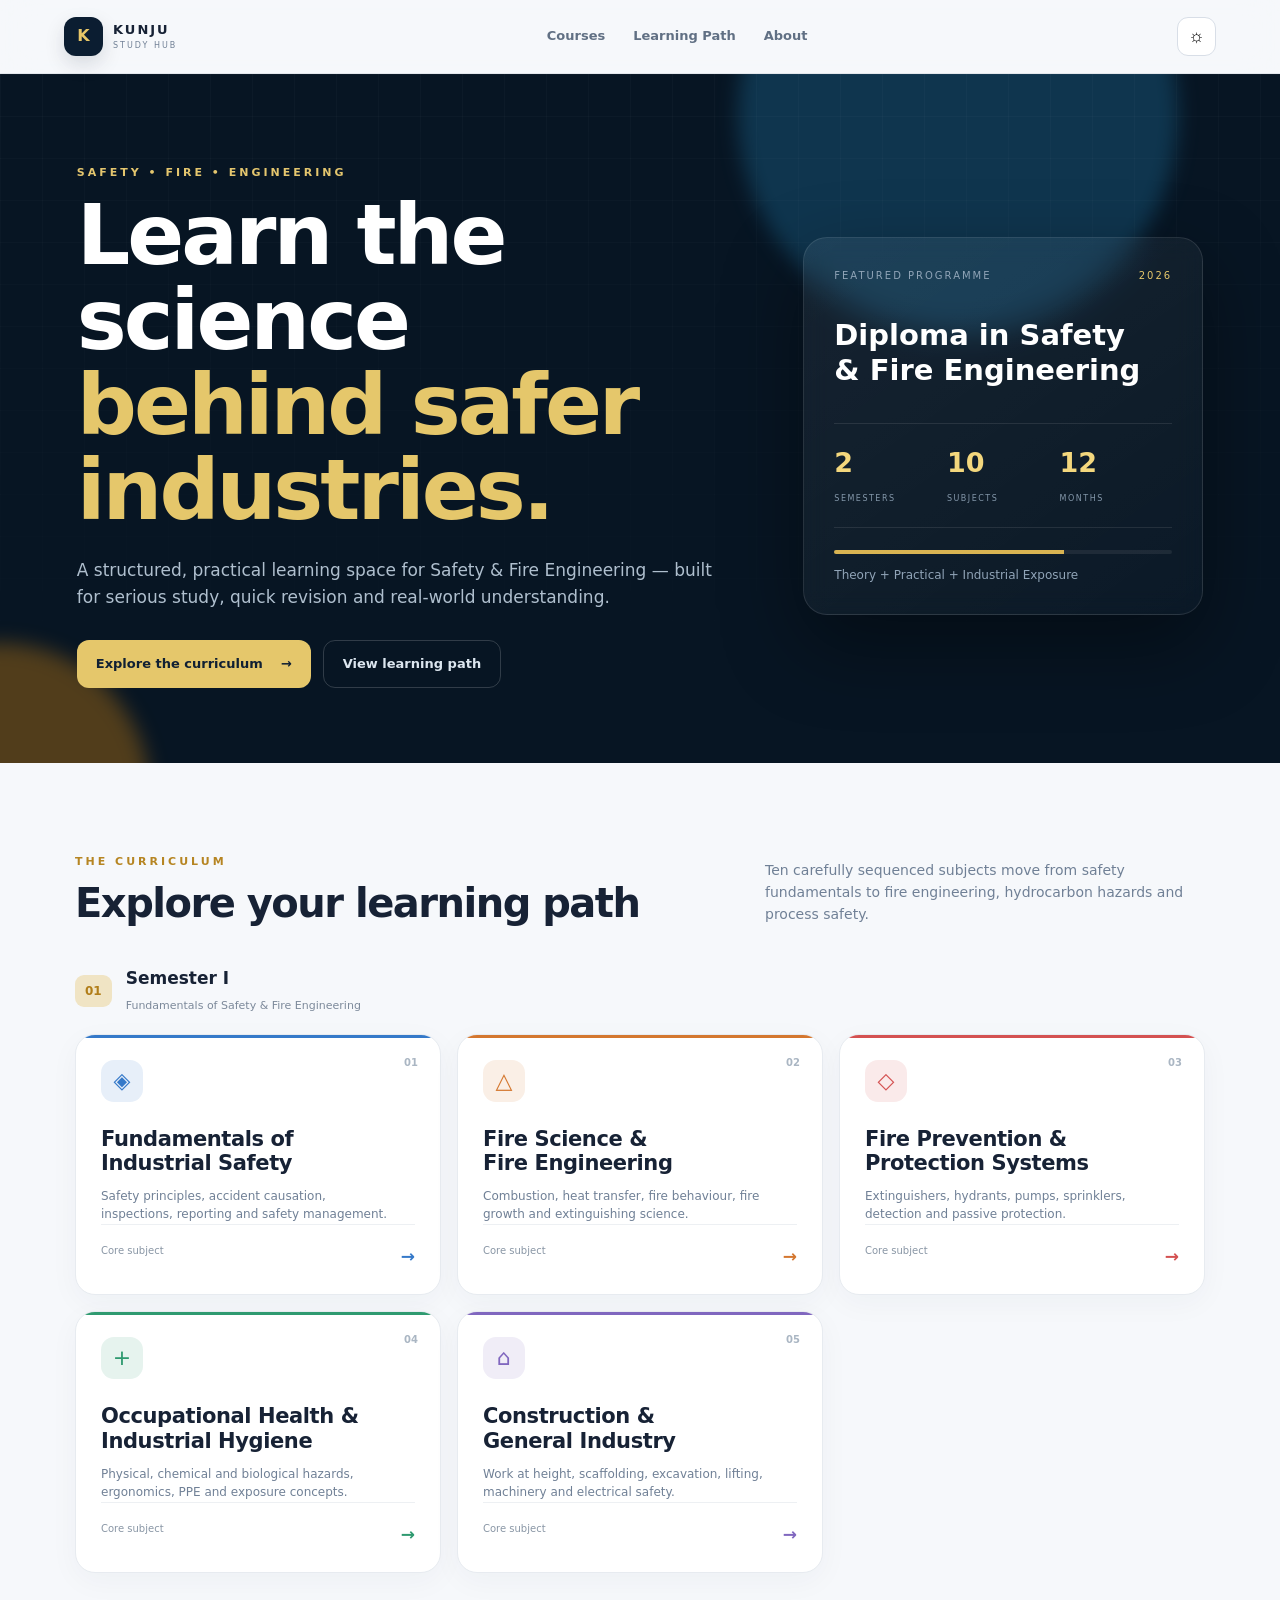
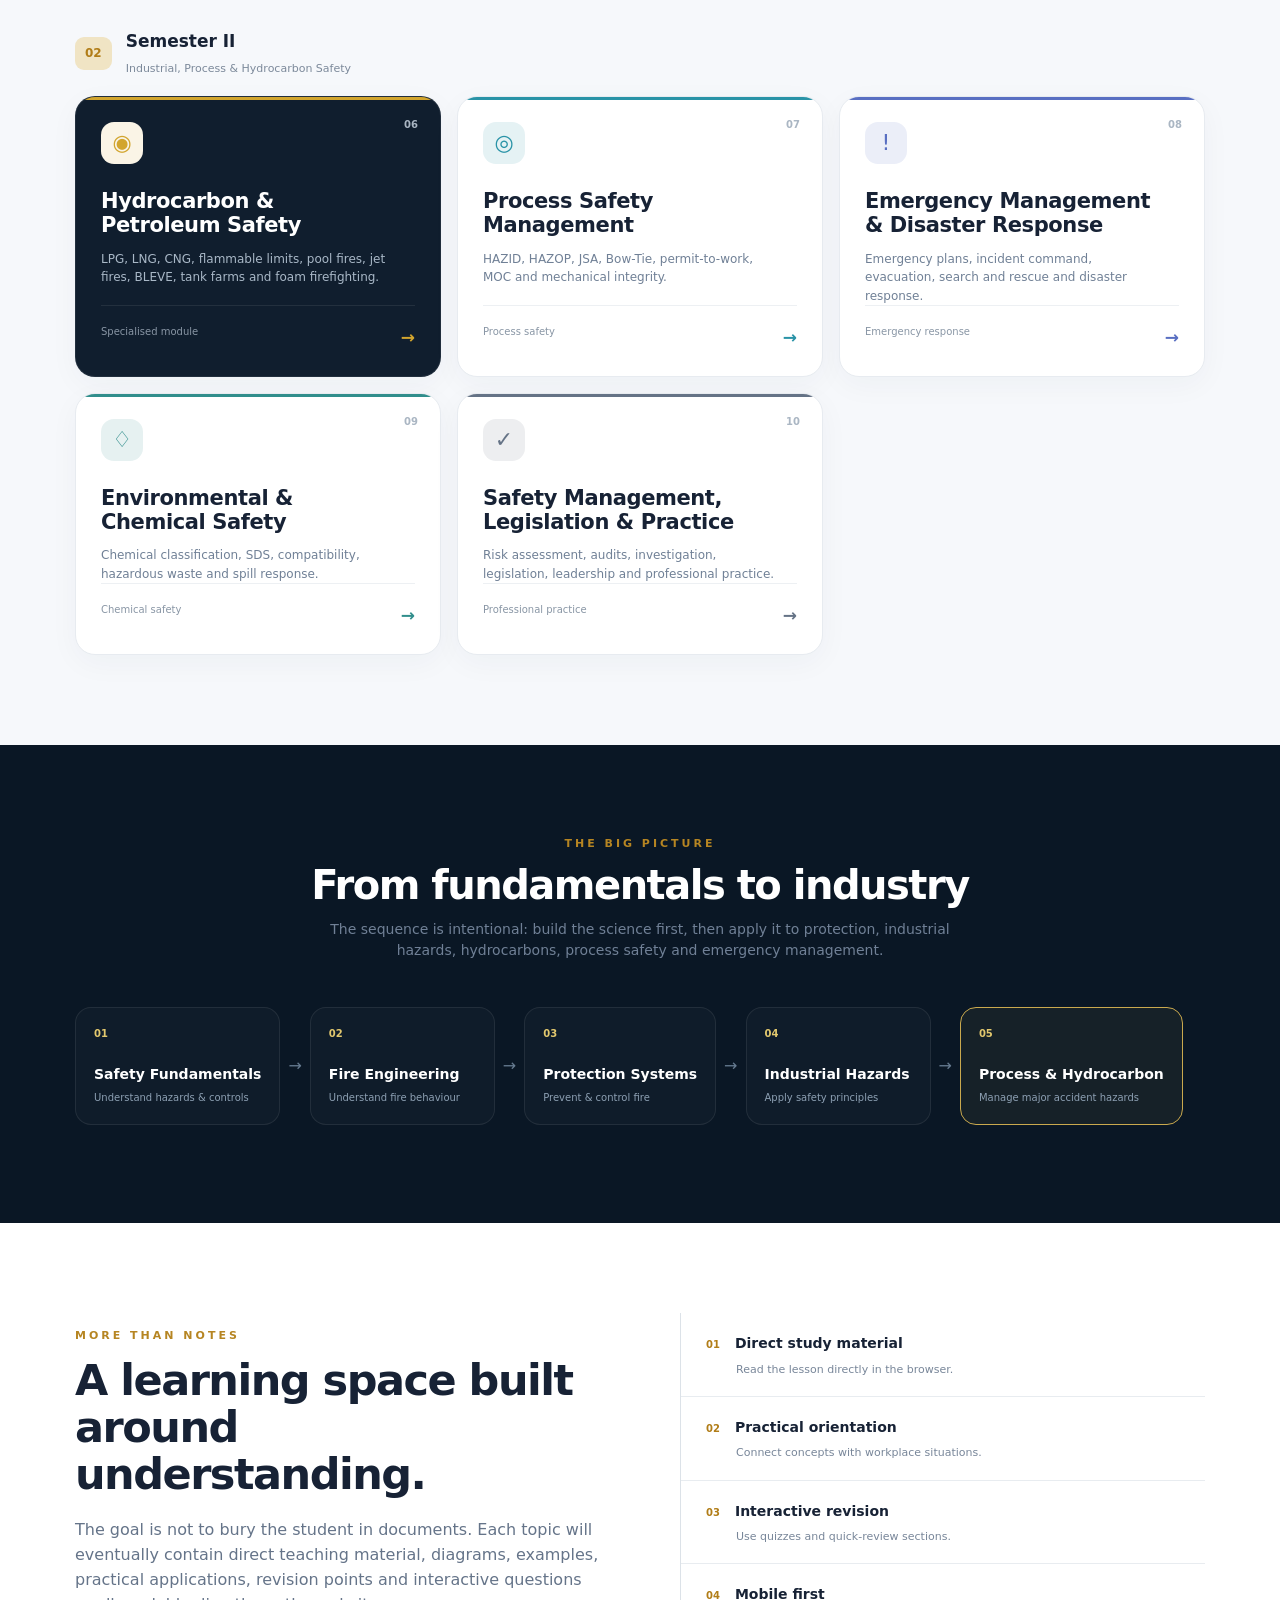
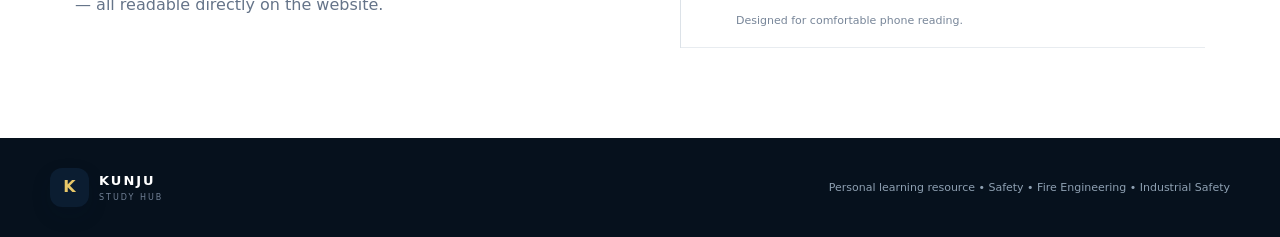
==== index.html @ 7cc63212 "Add files via upload" ====
<!DOCTYPE html>
<html lang="en">
<head>
<meta charset="UTF-8">
<meta name="viewport" content="width=device-width, initial-scale=1.0">
<meta name="theme-color" content="#08111f">
<title>Kunju Study Hub | Safety • Fire • Engineering</title>
<link rel="stylesheet" href="style.css">
</head>
<body>
<header class="topbar">
  <a class="brand" href="index.html">
    <span class="brand-mark">K</span>
    <span><b>KUNJU</b><small>STUDY HUB</small></span>
  </a>
  <nav>
    <a href="#courses">Courses</a>
    <a href="#path">Learning Path</a>
    <a href="#about">About</a>
  </nav>
  <button class="theme-btn" id="themeBtn" aria-label="Toggle theme">☼</button>
</header>

<main>
<section class="hero">
  <div class="hero-glow glow-one"></div>
  <div class="hero-glow glow-two"></div>
  <div class="hero-content">
    <p class="eyebrow">SAFETY • FIRE • ENGINEERING</p>
    <h1>Learn the science<br><span>behind safer industries.</span></h1>
    <p class="hero-text">A structured, practical learning space for Safety & Fire Engineering — built for serious study, quick revision and real-world understanding.</p>
    <div class="hero-actions">
      <a class="primary-btn" href="#courses">Explore the curriculum <span>→</span></a>
      <a class="ghost-btn" href="#path">View learning path</a>
    </div>
  </div>
  <div class="hero-card">
    <div class="hero-card-top"><span>FEATURED PROGRAMME</span><i>2026</i></div>
    <h2>Diploma in Safety<br>& Fire Engineering</h2>
    <div class="stats">
      <div><strong>2</strong><small>SEMESTERS</small></div>
      <div><strong>10</strong><small>SUBJECTS</small></div>
      <div><strong>12</strong><small>MONTHS</small></div>
    </div>
    <div class="progress-line"><span></span></div>
    <p>Theory + Practical + Industrial Exposure</p>
  </div>
</section>

<section class="section" id="courses">
  <div class="section-heading">
    <div><p class="eyebrow">THE CURRICULUM</p><h2>Explore your learning path</h2></div>
    <p>Ten carefully sequenced subjects move from safety fundamentals to fire engineering, hydrocarbon hazards and process safety.</p>
  </div>

  <div class="semester-label"><span>01</span><div><b>Semester I</b><small>Fundamentals of Safety & Fire Engineering</small></div></div>
  <div class="course-grid">
    <a class="course-card accent-blue" href="courses/fundamentals-industrial-safety.html">
      <span class="number">01</span><span class="course-icon">◈</span>
      <h3>Fundamentals of<br>Industrial Safety</h3>
      <p>Safety principles, accident causation, inspections, reporting and safety management.</p>
      <div class="card-bottom"><span>Core subject</span><b>→</b></div>
    </a>
    <a class="course-card accent-orange" href="courses/fire-science.html">
      <span class="number">02</span><span class="course-icon">△</span>
      <h3>Fire Science &<br>Fire Engineering</h3>
      <p>Combustion, heat transfer, fire behaviour, fire growth and extinguishing science.</p>
      <div class="card-bottom"><span>Core subject</span><b>→</b></div>
    </a>
    <a class="course-card accent-red" href="courses/fire-protection.html">
      <span class="number">03</span><span class="course-icon">◇</span>
      <h3>Fire Prevention &<br>Protection Systems</h3>
      <p>Extinguishers, hydrants, pumps, sprinklers, detection and passive protection.</p>
      <div class="card-bottom"><span>Core subject</span><b>→</b></div>
    </a>
    <a class="course-card accent-green" href="courses/occupational-health.html">
      <span class="number">04</span><span class="course-icon">+</span>
      <h3>Occupational Health &<br>Industrial Hygiene</h3>
      <p>Physical, chemical and biological hazards, ergonomics, PPE and exposure concepts.</p>
      <div class="card-bottom"><span>Core subject</span><b>→</b></div>
    </a>
    <a class="course-card accent-purple" href="courses/construction-safety.html">
      <span class="number">05</span><span class="course-icon">⌂</span>
      <h3>Construction &<br>General Industry</h3>
      <p>Work at height, scaffolding, excavation, lifting, machinery and electrical safety.</p>
      <div class="card-bottom"><span>Core subject</span><b>→</b></div>
    </a>
  </div>

  <div class="semester-label second"><span>02</span><div><b>Semester II</b><small>Industrial, Process & Hydrocarbon Safety</small></div></div>
  <div class="course-grid">
    <a class="course-card featured accent-gold" href="courses/hydrocarbon-safety.html">
      <span class="number">06</span><span class="course-icon">◉</span>
      <h3>Hydrocarbon &<br>Petroleum Safety</h3>
      <p>LPG, LNG, CNG, flammable limits, pool fires, jet fires, BLEVE, tank farms and foam firefighting.</p>
      <div class="card-bottom"><span>Specialised module</span><b>→</b></div>
    </a>
    <a class="course-card accent-cyan" href="courses/process-safety.html">
      <span class="number">07</span><span class="course-icon">◎</span>
      <h3>Process Safety<br>Management</h3>
      <p>HAZID, HAZOP, JSA, Bow-Tie, permit-to-work, MOC and mechanical integrity.</p>
      <div class="card-bottom"><span>Process safety</span><b>→</b></div>
    </a>
    <a class="course-card accent-indigo" href="courses/emergency-management.html">
      <span class="number">08</span><span class="course-icon">!</span>
      <h3>Emergency Management<br>& Disaster Response</h3>
      <p>Emergency plans, incident command, evacuation, search and rescue and disaster response.</p>
      <div class="card-bottom"><span>Emergency response</span><b>→</b></div>
    </a>
    <a class="course-card accent-teal" href="courses/environmental-chemical-safety.html">
      <span class="number">09</span><span class="course-icon">♢</span>
      <h3>Environmental &<br>Chemical Safety</h3>
      <p>Chemical classification, SDS, compatibility, hazardous waste and spill response.</p>
      <div class="card-bottom"><span>Chemical safety</span><b>→</b></div>
    </a>
    <a class="course-card accent-slate" href="courses/safety-management.html">
      <span class="number">10</span><span class="course-icon">✓</span>
      <h3>Safety Management,<br>Legislation & Practice</h3>
      <p>Risk assessment, audits, investigation, legislation, leadership and professional practice.</p>
      <div class="card-bottom"><span>Professional practice</span><b>→</b></div>
    </a>
  </div>
</section>

<section class="path-section" id="path">
  <div class="section narrow">
    <div class="section-heading centered">
      <div><p class="eyebrow">THE BIG PICTURE</p><h2>From fundamentals to industry</h2></div>
      <p>The sequence is intentional: build the science first, then apply it to protection, industrial hazards, hydrocarbons, process safety and emergency management.</p>
    </div>
    <div class="path">
      <div class="path-item"><span>01</span><b>Safety Fundamentals</b><small>Understand hazards & controls</small></div>
      <i>→</i>
      <div class="path-item"><span>02</span><b>Fire Engineering</b><small>Understand fire behaviour</small></div>
      <i>→</i>
      <div class="path-item"><span>03</span><b>Protection Systems</b><small>Prevent & control fire</small></div>
      <i>→</i>
      <div class="path-item"><span>04</span><b>Industrial Hazards</b><small>Apply safety principles</small></div>
      <i>→</i>
      <div class="path-item highlight"><span>05</span><b>Process & Hydrocarbon</b><small>Manage major accident hazards</small></div>
    </div>
  </div>
</section>

<section class="feature-section" id="about">
  <div class="section">
    <div class="feature-grid">
      <div>
        <p class="eyebrow">MORE THAN NOTES</p>
        <h2>A learning space built around understanding.</h2>
        <p class="feature-text">The goal is not to bury the student in documents. Each topic will eventually contain direct teaching material, diagrams, examples, practical applications, revision points and interactive questions — all readable directly on the website.</p>
      </div>
      <div class="feature-list">
        <div><span>01</span><b>Direct study material</b><p>Read the lesson directly in the browser.</p></div>
        <div><span>02</span><b>Practical orientation</b><p>Connect concepts with workplace situations.</p></div>
        <div><span>03</span><b>Interactive revision</b><p>Use quizzes and quick-review sections.</p></div>
        <div><span>04</span><b>Mobile first</b><p>Designed for comfortable phone reading.</p></div>
      </div>
    </div>
  </div>
</section>
</main>

<footer>
  <div class="footer-inner">
    <div class="brand"><span class="brand-mark">K</span><span><b>KUNJU</b><small>STUDY HUB</small></span></div>
    <p>Personal learning resource • Safety • Fire Engineering • Industrial Safety</p>
  </div>
</footer>
<script src="app.js"></script>
</body>
</html>
---- style.css ----
*{box-sizing:border-box}html{scroll-behavior:smooth}body{margin:0;font-family:Inter,ui-sans-serif,system-ui,-apple-system,BlinkMacSystemFont,"Segoe UI",sans-serif;color:#172235;background:#f6f8fb;line-height:1.55}body.dark{background:#07101c;color:#e8eef6}a{text-decoration:none;color:inherit}.topbar{height:74px;padding:0 clamp(18px,5vw,70px);display:flex;align-items:center;justify-content:space-between;position:sticky;top:0;z-index:20;background:rgba(246,248,251,.82);backdrop-filter:blur(18px);border-bottom:1px solid rgba(20,40,65,.08)}body.dark .topbar{background:rgba(7,16,28,.82);border-color:rgba(255,255,255,.08)}.brand{display:flex;align-items:center;gap:10px}.brand-mark{width:39px;height:39px;border-radius:12px;display:grid;place-items:center;background:#0b1d31;color:#e8c768;font-weight:800;box-shadow:0 8px 20px #07182e22}.brand b{display:block;letter-spacing:2px;font-size:13px}.brand small{display:block;letter-spacing:2px;font-size:8px;color:#718096}.topbar nav{display:flex;gap:28px;font-size:13px;font-weight:600;color:#617084}.topbar nav a:hover{color:#b07d18}.theme-btn{border:1px solid #d8dee7;background:white;border-radius:11px;width:39px;height:39px;font-size:18px;cursor:pointer}.hero{min-height:680px;padding:90px clamp(20px,6vw,90px) 75px;position:relative;overflow:hidden;background:#071523;color:white;display:grid;grid-template-columns:minmax(0,1.25fr) minmax(300px,.75fr);gap:60px;align-items:center}.hero:after{content:"";position:absolute;inset:0;background-image:linear-gradient(rgba(255,255,255,.025) 1px,transparent 1px),linear-gradient(90deg,rgba(255,255,255,.025) 1px,transparent 1px);background-size:42px 42px;mask-image:linear-gradient(to bottom,black,transparent)}.hero-content,.hero-card{position:relative;z-index:2}.hero-glow{position:absolute;border-radius:50%;filter:blur(10px);opacity:.5}.glow-one{width:440px;height:440px;background:#17567a;right:8%;top:-180px}.glow-two{width:300px;height:300px;background:#9a6514;left:-150px;bottom:-180px}.eyebrow{margin:0 0 12px;color:#b68522;font-size:11px;font-weight:800;letter-spacing:3px}.hero .eyebrow{color:#e4c66e}.hero h1{font-size:clamp(44px,6.7vw,84px);line-height:1.01;letter-spacing:-3px;margin:0 0 25px;font-weight:800}.hero h1 span{color:#e5c76b}.hero-text{max-width:650px;color:#afbfce;font-size:17px}.hero-actions{display:flex;gap:12px;flex-wrap:wrap;margin-top:30px}.primary-btn,.ghost-btn{padding:13px 19px;border-radius:12px;font-weight:750;font-size:13px;display:inline-flex;gap:18px;align-items:center}.primary-btn{background:#e5c76b;color:#102033}.ghost-btn{border:1px solid #ffffff2b;color:#dce6ef}.primary-btn:hover,.ghost-btn:hover{transform:translateY(-2px)}.hero-card{padding:30px;border:1px solid #ffffff1b;border-radius:24px;background:linear-gradient(145deg,#ffffff10,#ffffff05);box-shadow:0 30px 80px #0006;backdrop-filter:blur(12px)}.hero-card-top{display:flex;justify-content:space-between;color:#91a5b8;font-size:10px;letter-spacing:2px}.hero-card-top i{font-style:normal;color:#e5c76b}.hero-card h2{font-size:29px;line-height:1.2;margin:35px 0}.stats{display:grid;grid-template-columns:repeat(3,1fr);border-top:1px solid #ffffff18;border-bottom:1px solid #ffffff18;padding:18px 0}.stats strong{display:block;font-size:27px;color:#f3d77d}.stats small{font-size:8px;letter-spacing:1.5px;color:#8498aa}.progress-line{height:4px;background:#ffffff12;border-radius:10px;margin-top:22px;overflow:hidden}.progress-line span{display:block;width:68%;height:100%;background:#d9b452}.hero-card>p{font-size:12px;color:#91a5b8;margin-bottom:0}.section{max-width:1180px;margin:auto;padding:90px 25px}.section.narrow{max-width:1180px}.section-heading{display:flex;justify-content:space-between;gap:40px;align-items:end;margin-bottom:40px}.section-heading h2{font-size:40px;line-height:1.08;letter-spacing:-1.5px;margin:0}.section-heading>p{max-width:440px;color:#708096;margin:0;font-size:14px}.centered{text-align:center;display:block;max-width:700px;margin:0 auto 45px}.centered>p{max-width:620px;margin:12px auto}.semester-label{display:flex;align-items:center;gap:14px;margin:25px 0 17px}.semester-label>span{font-size:12px;font-weight:800;color:#b17d18;background:#f0e4c4;padding:7px 10px;border-radius:9px}.semester-label b{display:block;font-size:17px}.semester-label small{color:#7c899a;font-size:11px}.semester-label.second{margin-top:55px}.course-grid{display:grid;grid-template-columns:repeat(3,1fr);gap:16px}.course-card{min-height:250px;padding:25px;border-radius:20px;background:#fff;border:1px solid #e7ebf0;position:relative;overflow:hidden;transition:.25s;display:flex;flex-direction:column;box-shadow:0 8px 30px #1c38520a}.course-card:hover{transform:translateY(-5px);box-shadow:0 18px 45px #1c385218;border-color:#d6dde7}.course-card:before{content:"";position:absolute;top:0;left:0;width:100%;height:3px;background:var(--accent)}.course-card.featured{background:#101e2e;color:#fff;border-color:#ffffff12}.course-card.featured p{color:#a9b8c7}.course-card.featured .card-bottom{border-color:#ffffff14}.number{position:absolute;right:22px;top:20px;color:#aab6c3;font-size:10px;font-weight:800}.course-icon{width:42px;height:42px;border-radius:13px;background:color-mix(in srgb,var(--accent) 12%,white);color:var(--accent);display:grid;place-items:center;font-size:22px;margin-bottom:25px}.course-card h3{font-size:21px;line-height:1.15;margin:0 0 12px;letter-spacing:-.4px}.course-card p{font-size:12px;color:#708096;margin:0;max-width:300px}.card-bottom{margin-top:auto;padding-top:18px;border-top:1px solid #edf0f3;display:flex;justify-content:space-between;font-size:10px;color:#8996a5}.card-bottom b{font-size:17px;color:var(--accent)}.accent-blue{--accent:#3579c9}.accent-orange{--accent:#d4772f}.accent-red{--accent:#d45151}.accent-green{--accent:#2f9a70}.accent-purple{--accent:#8067bf}.accent-gold{--accent:#d2a52e}.accent-cyan{--accent:#2993a7}.accent-indigo{--accent:#596fc2}.accent-teal{--accent:#318e8c}.accent-slate{--accent:#657386}.path-section{background:#0a1725;color:#fff}.path{display:flex;align-items:stretch;gap:8px;overflow-x:auto;padding-bottom:8px}.path-item{min-width:185px;padding:18px;border:1px solid #ffffff14;border-radius:16px;background:#ffffff06}.path-item.highlight{border-color:#caa94e;background:#caa94e10}.path-item span{display:block;color:#e2c86e;font-size:10px;font-weight:800;margin-bottom:22px}.path-item b{display:block;font-size:14px}.path-item small{display:block;color:#8da0b3;font-size:10px;margin-top:5px}.path>i{align-self:center;color:#667b90;font-style:normal}.feature-section{background:#fff}.feature-grid{display:grid;grid-template-columns:1fr 1fr;gap:80px;align-items:center}.feature-grid h2{font-size:43px;line-height:1.1;letter-spacing:-1.5px;margin:0 0 20px}.feature-text{color:#657489;max-width:580px}.feature-list{border-left:1px solid #dce2e8}.feature-list>div{padding:18px 0 18px 25px;border-bottom:1px solid #e8ecf0}.feature-list span{color:#b17d18;font-size:10px;font-weight:800;margin-right:15px}.feature-list b{font-size:14px}.feature-list p{margin:5px 0 0 30px;color:#788699;font-size:11px}footer{background:#06111d;color:#8ea0b2;padding:30px 25px}.footer-inner{max-width:1180px;margin:auto;display:flex;justify-content:space-between;align-items:center;gap:20px}.footer-inner .brand b{color:#fff}.footer-inner p{font-size:11px}@media(max-width:900px){.hero{grid-template-columns:1fr;padding-top:65px}.hero-card{max-width:600px}.course-grid{grid-template-columns:repeat(2,1fr)}.feature-grid{gap:40px}.topbar nav{display:none}}@media(max-width:600px){.hero{min-height:auto}.hero h1{letter-spacing:-2px}.section{padding:65px 18px}.section-heading{display:block}.section-heading h2{font-size:33px}.section-heading>p{margin-top:15px}.course-grid{grid-template-columns:1fr}.course-card{min-height:220px}.feature-grid{grid-template-columns:1fr}.feature-grid h2{font-size:34px}.footer-inner{display:block}.footer-inner p{margin-top:20px}.path{margin-right:-18px}.topbar{padding:0 16px}}
body.dark .section,body.dark .feature-section{background:#07101c}body.dark .section-heading>p,body.dark .feature-text{color:#95a5b7}body.dark .course-card{background:#0d1927;border-color:#ffffff0e;box-shadow:none}body.dark .course-card p{color:#93a2b3}body.dark .card-bottom{border-color:#ffffff0c}body.dark .theme-btn{background:#0d1927;color:#fff;border-color:#ffffff16}body.dark .semester-label small{color:#8fa0b2}body.dark .feature-list{border-color:#ffffff14}body.dark .feature-list>div{border-color:#ffffff0d}
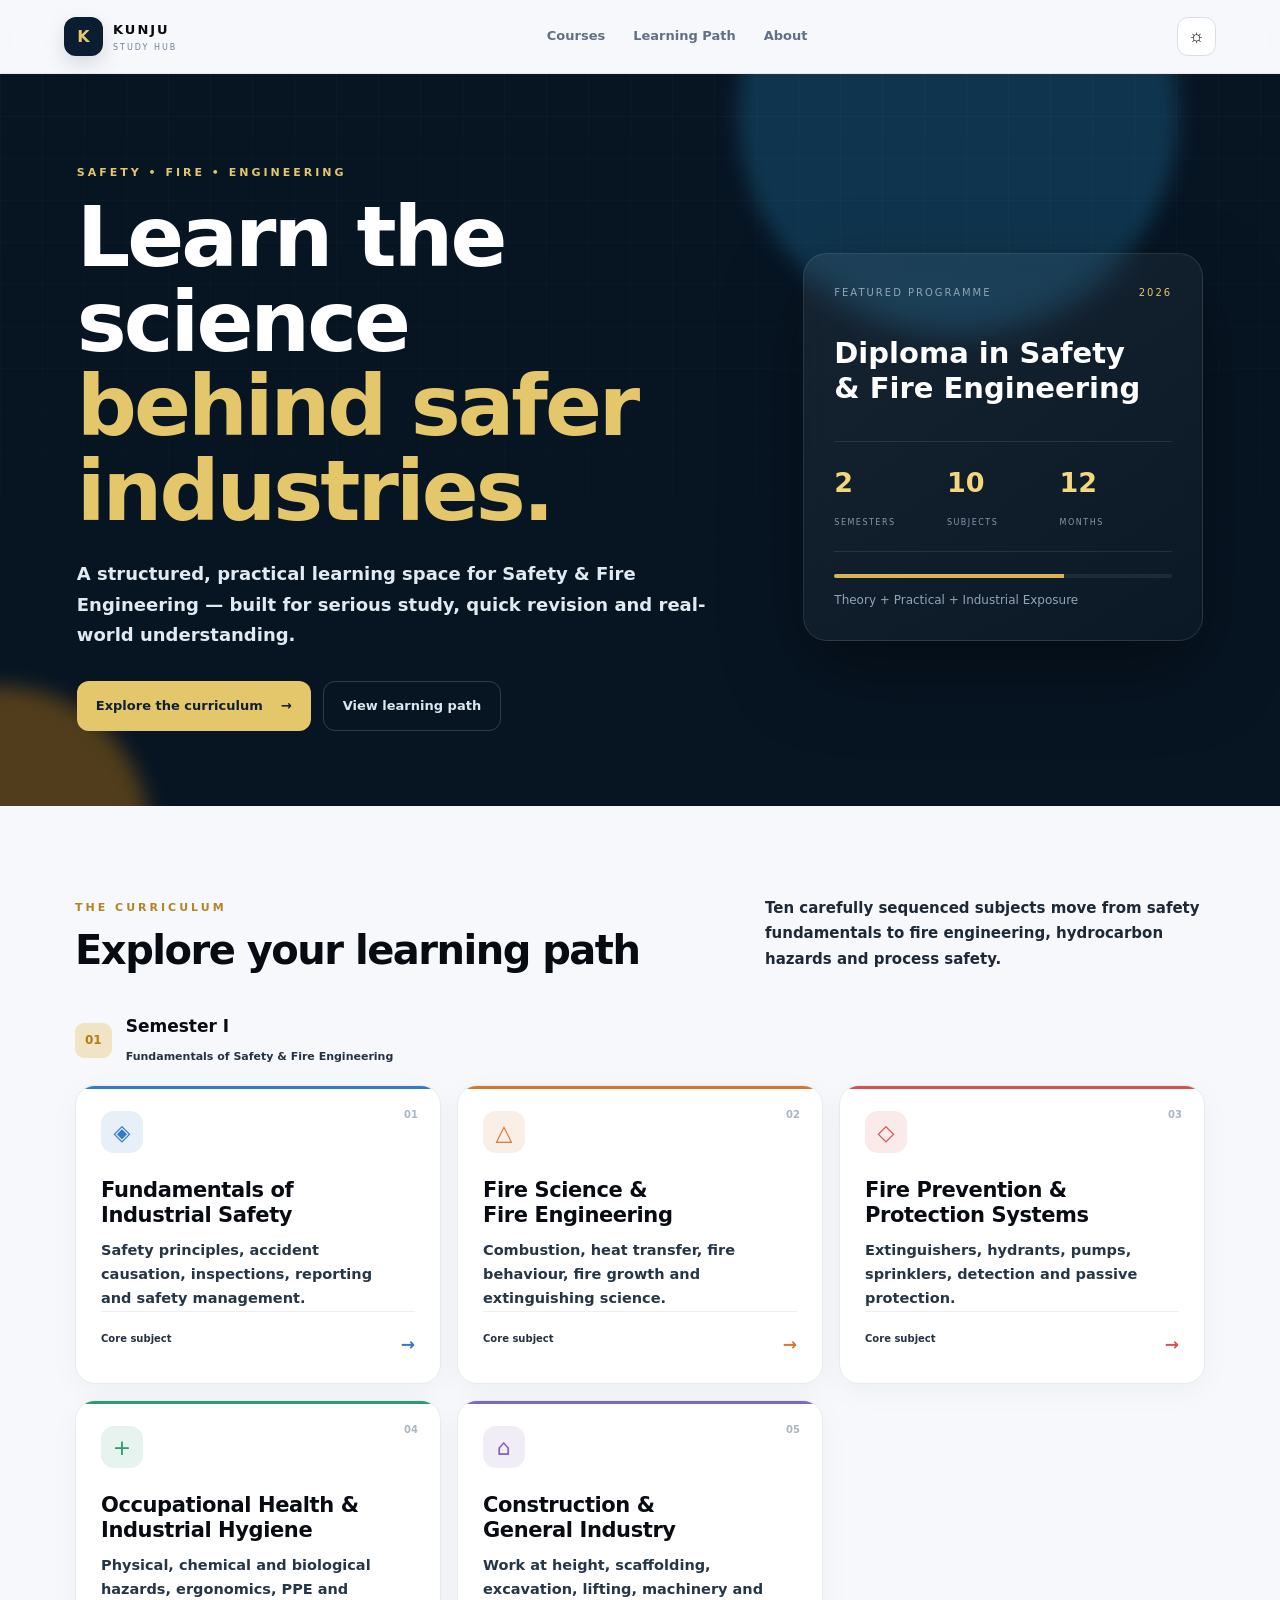
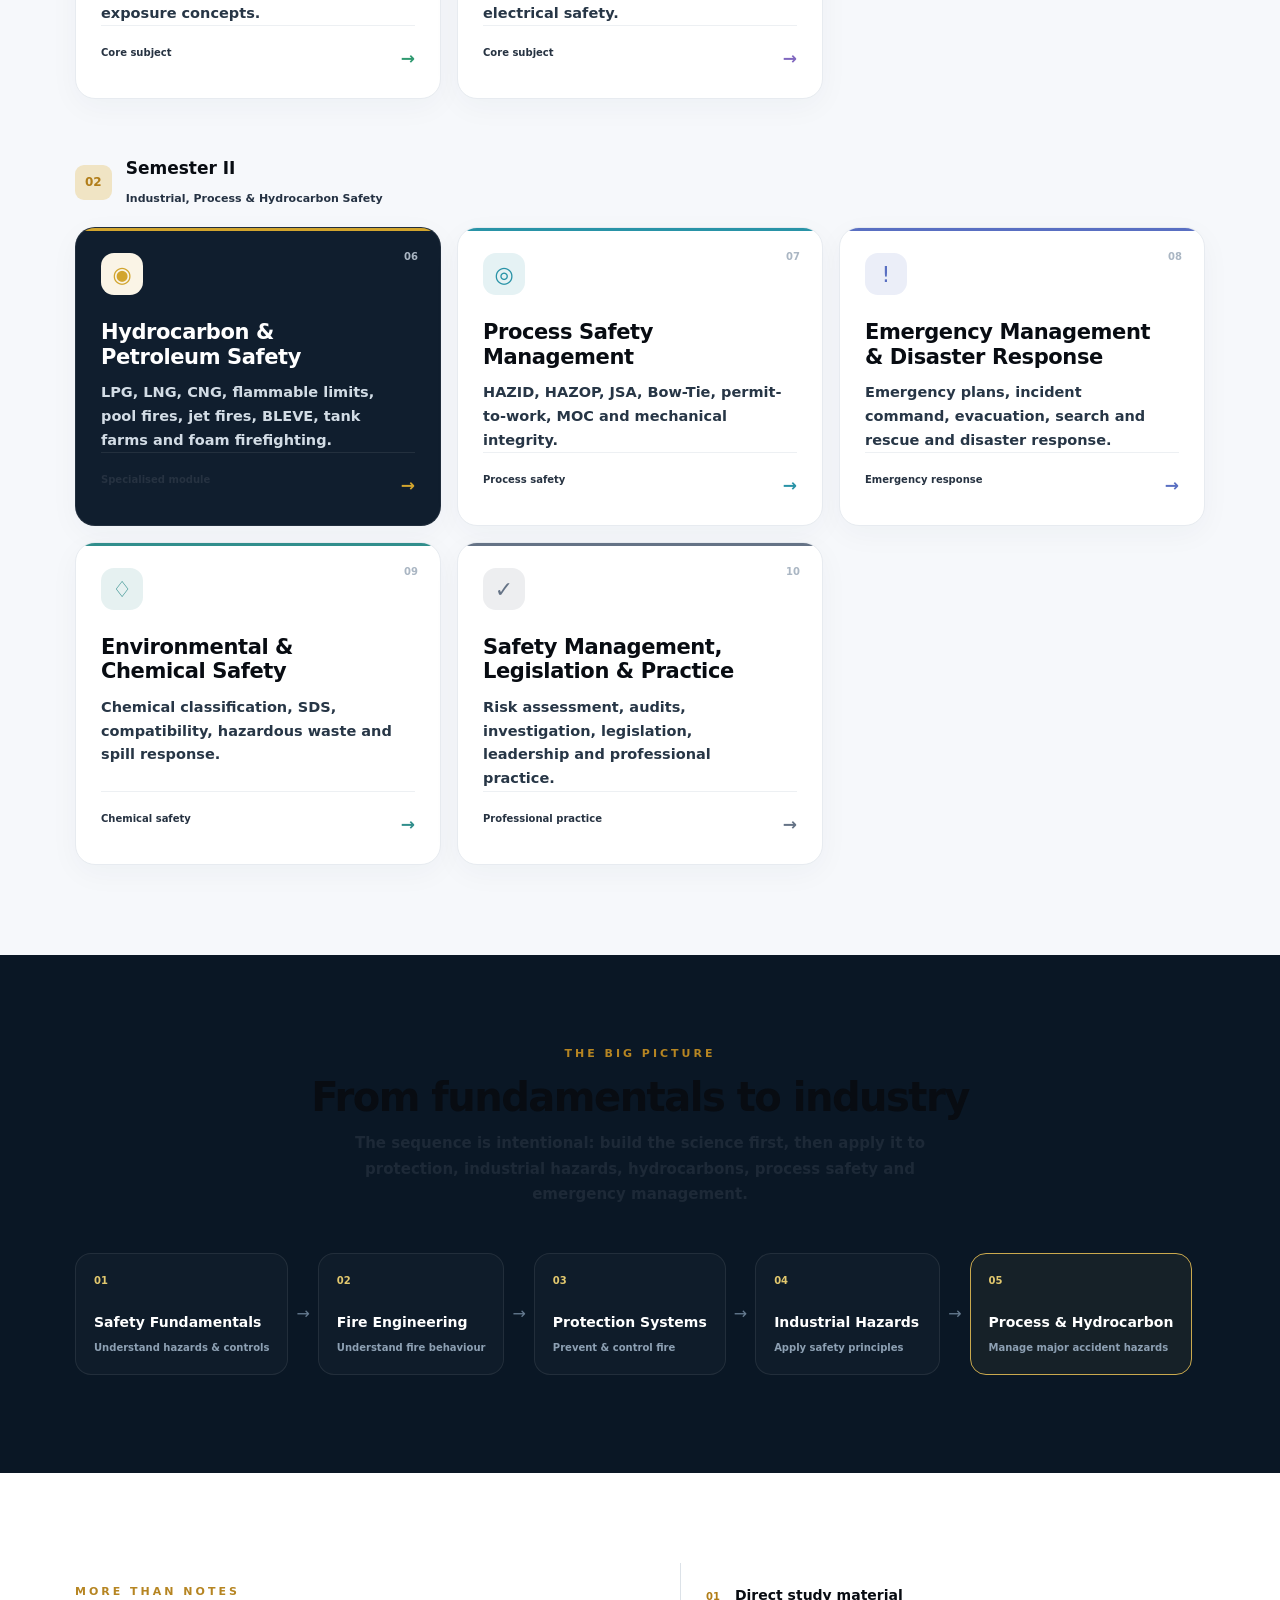
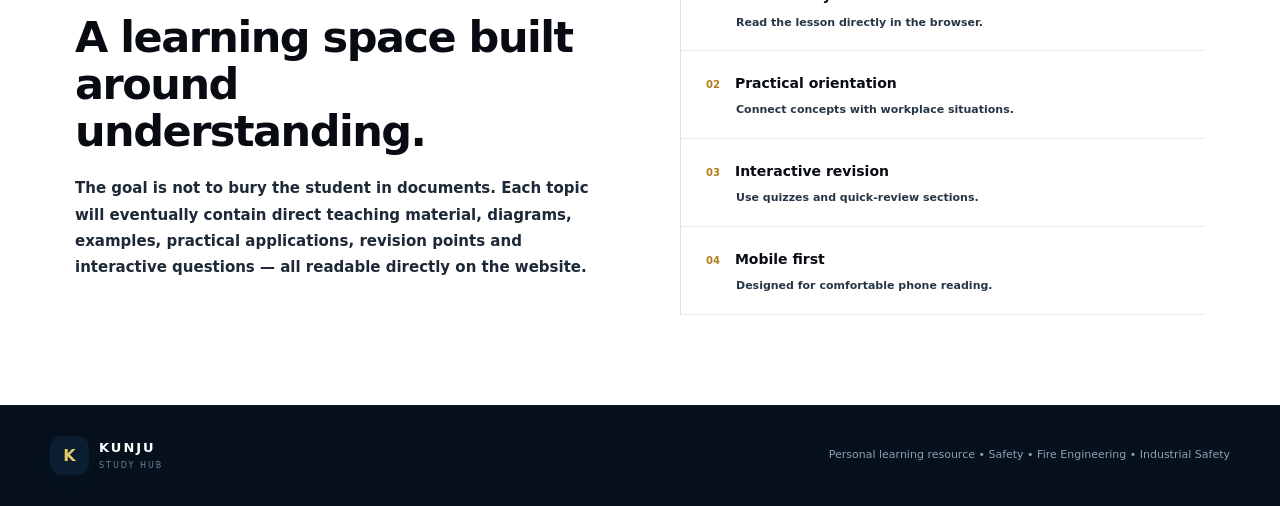
==== commit 0a13b38a: "Update index.html" ====
--- a/index.html
+++ b/index.html
@@ -55,13 +55,13 @@
 
   <div class="semester-label"><span>01</span><div><b>Semester I</b><small>Fundamentals of Safety & Fire Engineering</small></div></div>
   <div class="course-grid">
-    <a class="course-card accent-blue" href="courses/fundamentals-industrial-safety.html">
+    <a class="course-card accent-blue" href="subject-01-industrial-safety.html">
       <span class="number">01</span><span class="course-icon">◈</span>
       <h3>Fundamentals of<br>Industrial Safety</h3>
       <p>Safety principles, accident causation, inspections, reporting and safety management.</p>
       <div class="card-bottom"><span>Core subject</span><b>→</b></div>
     </a>
-    <a class="course-card accent-orange" href="courses/fire-science.html">
+    <a class="course-card accent-orange" href="subject-02-fire-science.html">
       <span class="number">02</span><span class="course-icon">△</span>
       <h3>Fire Science &<br>Fire Engineering</h3>
       <p>Combustion, heat transfer, fire behaviour, fire growth and extinguishing science.</p>
@@ -167,6 +167,6 @@
     <p>Personal learning resource • Safety • Fire Engineering • Industrial Safety</p>
   </div>
 </footer>
-<script src="app.js"></script>
+
 </body>
-</html>+</html>
--- a/style.css
+++ b/style.css
@@ -1,2 +1,32 @@
 *{box-sizing:border-box}html{scroll-behavior:smooth}body{margin:0;font-family:Inter,ui-sans-serif,system-ui,-apple-system,BlinkMacSystemFont,"Segoe UI",sans-serif;color:#172235;background:#f6f8fb;line-height:1.55}body.dark{background:#07101c;color:#e8eef6}a{text-decoration:none;color:inherit}.topbar{height:74px;padding:0 clamp(18px,5vw,70px);display:flex;align-items:center;justify-content:space-between;position:sticky;top:0;z-index:20;background:rgba(246,248,251,.82);backdrop-filter:blur(18px);border-bottom:1px solid rgba(20,40,65,.08)}body.dark .topbar{background:rgba(7,16,28,.82);border-color:rgba(255,255,255,.08)}.brand{display:flex;align-items:center;gap:10px}.brand-mark{width:39px;height:39px;border-radius:12px;display:grid;place-items:center;background:#0b1d31;color:#e8c768;font-weight:800;box-shadow:0 8px 20px #07182e22}.brand b{display:block;letter-spacing:2px;font-size:13px}.brand small{display:block;letter-spacing:2px;font-size:8px;color:#718096}.topbar nav{display:flex;gap:28px;font-size:13px;font-weight:600;color:#617084}.topbar nav a:hover{color:#b07d18}.theme-btn{border:1px solid #d8dee7;background:white;border-radius:11px;width:39px;height:39px;font-size:18px;cursor:pointer}.hero{min-height:680px;padding:90px clamp(20px,6vw,90px) 75px;position:relative;overflow:hidden;background:#071523;color:white;display:grid;grid-template-columns:minmax(0,1.25fr) minmax(300px,.75fr);gap:60px;align-items:center}.hero:after{content:"";position:absolute;inset:0;background-image:linear-gradient(rgba(255,255,255,.025) 1px,transparent 1px),linear-gradient(90deg,rgba(255,255,255,.025) 1px,transparent 1px);background-size:42px 42px;mask-image:linear-gradient(to bottom,black,transparent)}.hero-content,.hero-card{position:relative;z-index:2}.hero-glow{position:absolute;border-radius:50%;filter:blur(10px);opacity:.5}.glow-one{width:440px;height:440px;background:#17567a;right:8%;top:-180px}.glow-two{width:300px;height:300px;background:#9a6514;left:-150px;bottom:-180px}.eyebrow{margin:0 0 12px;color:#b68522;font-size:11px;font-weight:800;letter-spacing:3px}.hero .eyebrow{color:#e4c66e}.hero h1{font-size:clamp(44px,6.7vw,84px);line-height:1.01;letter-spacing:-3px;margin:0 0 25px;font-weight:800}.hero h1 span{color:#e5c76b}.hero-text{max-width:650px;color:#afbfce;font-size:17px}.hero-actions{display:flex;gap:12px;flex-wrap:wrap;margin-top:30px}.primary-btn,.ghost-btn{padding:13px 19px;border-radius:12px;font-weight:750;font-size:13px;display:inline-flex;gap:18px;align-items:center}.primary-btn{background:#e5c76b;color:#102033}.ghost-btn{border:1px solid #ffffff2b;color:#dce6ef}.primary-btn:hover,.ghost-btn:hover{transform:translateY(-2px)}.hero-card{padding:30px;border:1px solid #ffffff1b;border-radius:24px;background:linear-gradient(145deg,#ffffff10,#ffffff05);box-shadow:0 30px 80px #0006;backdrop-filter:blur(12px)}.hero-card-top{display:flex;justify-content:space-between;color:#91a5b8;font-size:10px;letter-spacing:2px}.hero-card-top i{font-style:normal;color:#e5c76b}.hero-card h2{font-size:29px;line-height:1.2;margin:35px 0}.stats{display:grid;grid-template-columns:repeat(3,1fr);border-top:1px solid #ffffff18;border-bottom:1px solid #ffffff18;padding:18px 0}.stats strong{display:block;font-size:27px;color:#f3d77d}.stats small{font-size:8px;letter-spacing:1.5px;color:#8498aa}.progress-line{height:4px;background:#ffffff12;border-radius:10px;margin-top:22px;overflow:hidden}.progress-line span{display:block;width:68%;height:100%;background:#d9b452}.hero-card>p{font-size:12px;color:#91a5b8;margin-bottom:0}.section{max-width:1180px;margin:auto;padding:90px 25px}.section.narrow{max-width:1180px}.section-heading{display:flex;justify-content:space-between;gap:40px;align-items:end;margin-bottom:40px}.section-heading h2{font-size:40px;line-height:1.08;letter-spacing:-1.5px;margin:0}.section-heading>p{max-width:440px;color:#708096;margin:0;font-size:14px}.centered{text-align:center;display:block;max-width:700px;margin:0 auto 45px}.centered>p{max-width:620px;margin:12px auto}.semester-label{display:flex;align-items:center;gap:14px;margin:25px 0 17px}.semester-label>span{font-size:12px;font-weight:800;color:#b17d18;background:#f0e4c4;padding:7px 10px;border-radius:9px}.semester-label b{display:block;font-size:17px}.semester-label small{color:#7c899a;font-size:11px}.semester-label.second{margin-top:55px}.course-grid{display:grid;grid-template-columns:repeat(3,1fr);gap:16px}.course-card{min-height:250px;padding:25px;border-radius:20px;background:#fff;border:1px solid #e7ebf0;position:relative;overflow:hidden;transition:.25s;display:flex;flex-direction:column;box-shadow:0 8px 30px #1c38520a}.course-card:hover{transform:translateY(-5px);box-shadow:0 18px 45px #1c385218;border-color:#d6dde7}.course-card:before{content:"";position:absolute;top:0;left:0;width:100%;height:3px;background:var(--accent)}.course-card.featured{background:#101e2e;color:#fff;border-color:#ffffff12}.course-card.featured p{color:#a9b8c7}.course-card.featured .card-bottom{border-color:#ffffff14}.number{position:absolute;right:22px;top:20px;color:#aab6c3;font-size:10px;font-weight:800}.course-icon{width:42px;height:42px;border-radius:13px;background:color-mix(in srgb,var(--accent) 12%,white);color:var(--accent);display:grid;place-items:center;font-size:22px;margin-bottom:25px}.course-card h3{font-size:21px;line-height:1.15;margin:0 0 12px;letter-spacing:-.4px}.course-card p{font-size:12px;color:#708096;margin:0;max-width:300px}.card-bottom{margin-top:auto;padding-top:18px;border-top:1px solid #edf0f3;display:flex;justify-content:space-between;font-size:10px;color:#8996a5}.card-bottom b{font-size:17px;color:var(--accent)}.accent-blue{--accent:#3579c9}.accent-orange{--accent:#d4772f}.accent-red{--accent:#d45151}.accent-green{--accent:#2f9a70}.accent-purple{--accent:#8067bf}.accent-gold{--accent:#d2a52e}.accent-cyan{--accent:#2993a7}.accent-indigo{--accent:#596fc2}.accent-teal{--accent:#318e8c}.accent-slate{--accent:#657386}.path-section{background:#0a1725;color:#fff}.path{display:flex;align-items:stretch;gap:8px;overflow-x:auto;padding-bottom:8px}.path-item{min-width:185px;padding:18px;border:1px solid #ffffff14;border-radius:16px;background:#ffffff06}.path-item.highlight{border-color:#caa94e;background:#caa94e10}.path-item span{display:block;color:#e2c86e;font-size:10px;font-weight:800;margin-bottom:22px}.path-item b{display:block;font-size:14px}.path-item small{display:block;color:#8da0b3;font-size:10px;margin-top:5px}.path>i{align-self:center;color:#667b90;font-style:normal}.feature-section{background:#fff}.feature-grid{display:grid;grid-template-columns:1fr 1fr;gap:80px;align-items:center}.feature-grid h2{font-size:43px;line-height:1.1;letter-spacing:-1.5px;margin:0 0 20px}.feature-text{color:#657489;max-width:580px}.feature-list{border-left:1px solid #dce2e8}.feature-list>div{padding:18px 0 18px 25px;border-bottom:1px solid #e8ecf0}.feature-list span{color:#b17d18;font-size:10px;font-weight:800;margin-right:15px}.feature-list b{font-size:14px}.feature-list p{margin:5px 0 0 30px;color:#788699;font-size:11px}footer{background:#06111d;color:#8ea0b2;padding:30px 25px}.footer-inner{max-width:1180px;margin:auto;display:flex;justify-content:space-between;align-items:center;gap:20px}.footer-inner .brand b{color:#fff}.footer-inner p{font-size:11px}@media(max-width:900px){.hero{grid-template-columns:1fr;padding-top:65px}.hero-card{max-width:600px}.course-grid{grid-template-columns:repeat(2,1fr)}.feature-grid{gap:40px}.topbar nav{display:none}}@media(max-width:600px){.hero{min-height:auto}.hero h1{letter-spacing:-2px}.section{padding:65px 18px}.section-heading{display:block}.section-heading h2{font-size:33px}.section-heading>p{margin-top:15px}.course-grid{grid-template-columns:1fr}.course-card{min-height:220px}.feature-grid{grid-template-columns:1fr}.feature-grid h2{font-size:34px}.footer-inner{display:block}.footer-inner p{margin-top:20px}.path{margin-right:-18px}.topbar{padding:0 16px}}
 body.dark .section,body.dark .feature-section{background:#07101c}body.dark .section-heading>p,body.dark .feature-text{color:#95a5b7}body.dark .course-card{background:#0d1927;border-color:#ffffff0e;box-shadow:none}body.dark .course-card p{color:#93a2b3}body.dark .card-bottom{border-color:#ffffff0c}body.dark .theme-btn{background:#0d1927;color:#fff;border-color:#ffffff16}body.dark .semester-label small{color:#8fa0b2}body.dark .feature-list{border-color:#ffffff14}body.dark .feature-list>div{border-color:#ffffff0d}
+
+
+/* FINAL READABILITY OVERRIDE */
+body{color:#080c12!important;font-weight:500!important;line-height:1.7!important}
+.topbar nav{font-weight:750!important}
+.semester-label b{color:#080c12!important;font-weight:900!important}
+.semester-label small{color:#253243!important;font-weight:600!important}
+.section-heading h2{color:#080c12!important;font-weight:900!important}
+.section-heading>p{color:#1d2937!important;font-size:15px!important;font-weight:550!important;line-height:1.7!important}
+.course-card h3{color:#080c12!important;font-weight:900!important}
+.course-card p{color:#273646!important;font-size:14.5px!important;font-weight:550!important;line-height:1.65!important}
+.course-card.featured h3{color:#fff!important}
+.course-card.featured p{color:#d2dce5!important;font-weight:550!important}
+.card-bottom{color:#263241!important;font-weight:750!important}
+.hero h1{font-weight:900!important}
+.hero-text{color:#e2eaf1!important;font-size:18px!important;font-weight:550!important;line-height:1.7!important}
+.hero-card h2{font-weight:900!important}
+.path-item b{font-weight:850!important}
+.path-item small{font-weight:550!important}
+.feature-grid h2{color:#080c12!important;font-weight:900!important}
+.feature-text{color:#1d2937!important;font-size:15px!important;font-weight:550!important;line-height:1.75!important}
+.feature-list b{color:#080c12!important;font-weight:850!important}
+.feature-list p{color:#263646!important;font-weight:550!important}
+@media(max-width:600px){
+ body{font-size:16px!important}
+ .section-heading h2{font-size:36px!important}
+ .course-card h3{font-size:22px!important}
+ .course-card p{font-size:15px!important}
+ .hero-text{font-size:17px!important}
+}
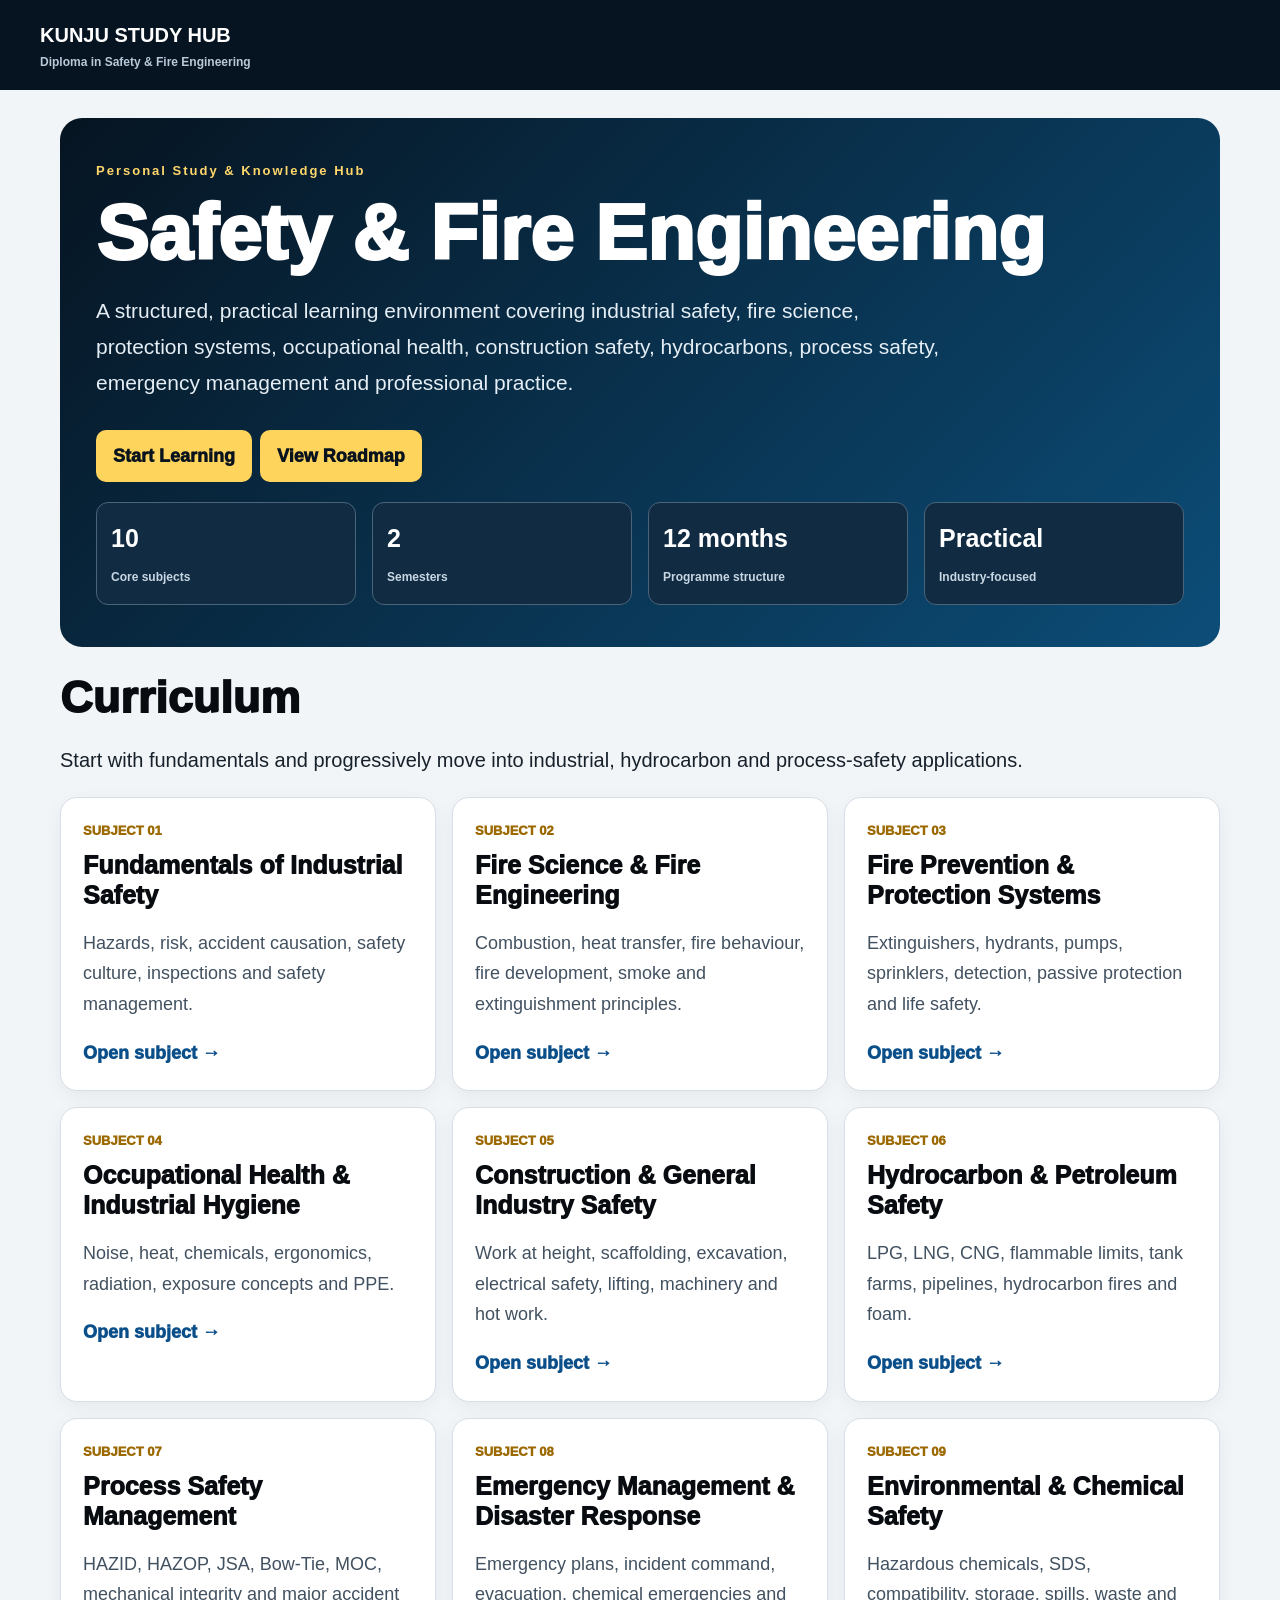
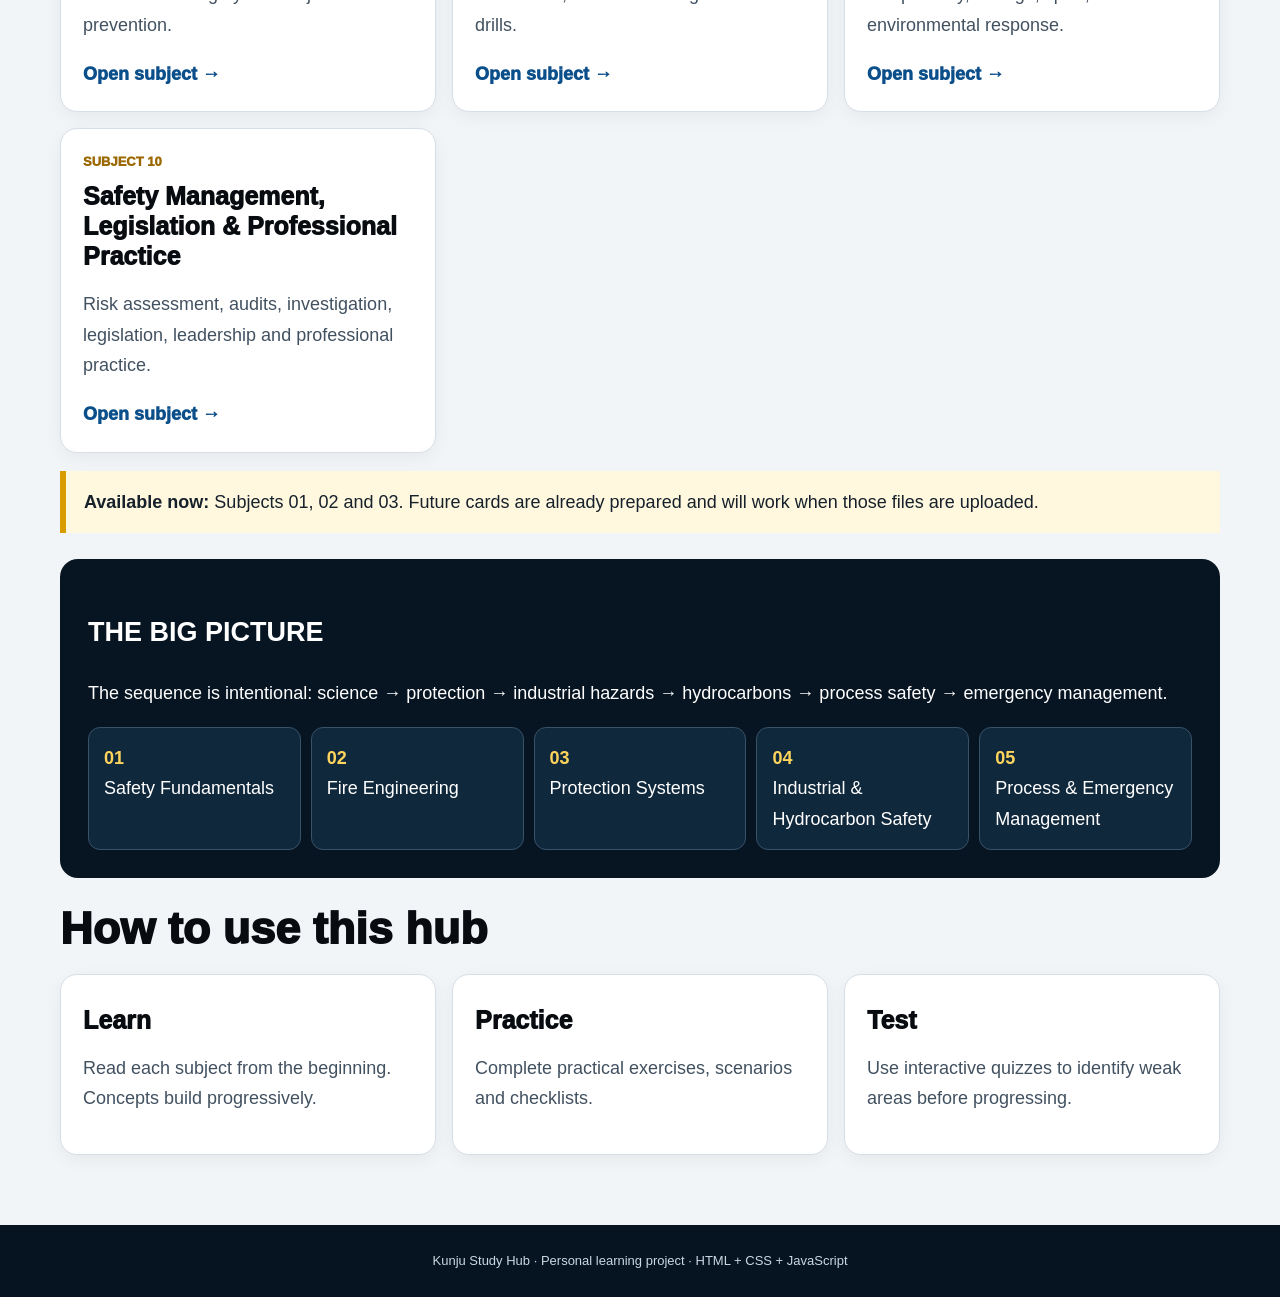
==== commit 14e3a85c: "Add files via upload" ====
--- a/index.html
+++ b/index.html
@@ -1,172 +1,40 @@
-<!DOCTYPE html>
+<!doctype html>
 <html lang="en">
 <head>
-<meta charset="UTF-8">
-<meta name="viewport" content="width=device-width, initial-scale=1.0">
-<meta name="theme-color" content="#08111f">
-<title>Kunju Study Hub | Safety • Fire • Engineering</title>
-<link rel="stylesheet" href="style.css">
+<meta charset="utf-8">
+<meta name="viewport" content="width=device-width,initial-scale=1">
+<title>Kunju Study Hub — Safety & Fire Engineering</title>
+<style>
+*{box-sizing:border-box}body{margin:0;background:#f2f5f8;color:#17212b;font-family:Arial,system-ui,sans-serif;font-size:18px;line-height:1.7}a{text-decoration:none;color:inherit}
+header{background:#061421;color:#fff;padding:18px 22px;position:sticky;top:0;z-index:5}header div{max-width:1200px;margin:auto;font-weight:900;font-size:20px}header small{display:block;color:#b9c9d8;font-size:12px}
+main{max-width:1200px;margin:auto;padding:28px 20px 70px}.hero{background:linear-gradient(135deg,#061421,#0c4d78);color:white;border-radius:22px;padding:42px 36px}.k{color:#ffd76a;font-size:13px;letter-spacing:2px;font-weight:900}.hero h1{font-size:clamp(42px,7vw,78px);line-height:1;margin:12px 0 18px;font-weight:950}.hero p{max-width:850px;font-size:21px;color:#e5eef5}.btn{display:inline-block;background:#ffd45d;color:#08131e;border-radius:10px;padding:11px 17px;font-weight:950;margin:8px 8px 0 0}
+.stats,.grid{display:grid;grid-template-columns:repeat(3,1fr);gap:16px;margin-top:20px}.stats{grid-template-columns:repeat(4,1fr)}.stat{background:#102b42;border:1px solid #4a647a;border-radius:12px;padding:14px}.stat b{display:block;font-size:25px}.stat span{font-size:12px;color:#c8d7e3;font-weight:700}
+.section{margin-top:26px}.section h2{font-size:clamp(30px,5vw,45px);line-height:1.1;color:#080b0f;font-weight:950;margin:0 0 10px}.lead{font-size:20px}.card{background:#fff;border:1px solid #d7dee5;border-radius:17px;padding:22px;box-shadow:0 5px 18px #0000000d}.card h3{font-size:25px;line-height:1.2;color:#080b0f;margin:8px 0;font-weight:950}.card p{color:#425160}.num{color:#9b6900;font-weight:950;font-size:13px}.go{color:#0b4f8a;font-weight:950}
+.path{background:#071522;color:#fff;border-radius:18px;padding:28px;margin-top:26px}.path h2{color:#fff}.steps{display:grid;grid-template-columns:repeat(5,1fr);gap:10px}.step{background:#10283c;border:1px solid #385269;border-radius:12px;padding:15px}.step b{display:block;color:#ffd45d}.note{background:#fff8df;border-left:6px solid #d89b00;padding:16px 18px;margin-top:18px}
+footer{background:#061421;color:#cbd7e1;text-align:center;padding:25px;font-size:13px}
+@media(max-width:850px){.grid{grid-template-columns:1fr 1fr}.stats,.steps{grid-template-columns:1fr 1fr}}@media(max-width:560px){.grid,.stats,.steps{grid-template-columns:1fr}.hero{padding:28px 22px}.hero p{font-size:18px}}
+</style>
 </head>
 <body>
-<header class="topbar">
-  <a class="brand" href="index.html">
-    <span class="brand-mark">K</span>
-    <span><b>KUNJU</b><small>STUDY HUB</small></span>
-  </a>
-  <nav>
-    <a href="#courses">Courses</a>
-    <a href="#path">Learning Path</a>
-    <a href="#about">About</a>
-  </nav>
-  <button class="theme-btn" id="themeBtn" aria-label="Toggle theme">☼</button>
-</header>
+<header><div>KUNJU STUDY HUB<small>Diploma in Safety & Fire Engineering</small></div></header>
+<main>
+<section class="hero"><div class="k">Personal Study & Knowledge Hub</div><h1>Safety & Fire Engineering</h1><p>A structured, practical learning environment covering industrial safety, fire science, protection systems, occupational health, construction safety, hydrocarbons, process safety, emergency management and professional practice.</p><a class="btn" href="#subjects">Start Learning</a><a class="btn" href="#roadmap">View Roadmap</a><div class="stats"><div class="stat"><b>10</b><span>Core subjects</span></div><div class="stat"><b>2</b><span>Semesters</span></div><div class="stat"><b>12 months</b><span>Programme structure</span></div><div class="stat"><b>Practical</b><span>Industry-focused</span></div></div></section>
 
-<main>
-<section class="hero">
-  <div class="hero-glow glow-one"></div>
-  <div class="hero-glow glow-two"></div>
-  <div class="hero-content">
-    <p class="eyebrow">SAFETY • FIRE • ENGINEERING</p>
-    <h1>Learn the science<br><span>behind safer industries.</span></h1>
-    <p class="hero-text">A structured, practical learning space for Safety & Fire Engineering — built for serious study, quick revision and real-world understanding.</p>
-    <div class="hero-actions">
-      <a class="primary-btn" href="#courses">Explore the curriculum <span>→</span></a>
-      <a class="ghost-btn" href="#path">View learning path</a>
-    </div>
-  </div>
-  <div class="hero-card">
-    <div class="hero-card-top"><span>FEATURED PROGRAMME</span><i>2026</i></div>
-    <h2>Diploma in Safety<br>& Fire Engineering</h2>
-    <div class="stats">
-      <div><strong>2</strong><small>SEMESTERS</small></div>
-      <div><strong>10</strong><small>SUBJECTS</small></div>
-      <div><strong>12</strong><small>MONTHS</small></div>
-    </div>
-    <div class="progress-line"><span></span></div>
-    <p>Theory + Practical + Industrial Exposure</p>
-  </div>
-</section>
+<section class="section" id="subjects"><h2>Curriculum</h2><p class="lead">Start with fundamentals and progressively move into industrial, hydrocarbon and process-safety applications.</p><div class="grid">
+<a class="card" href="subject-01-industrial-safety.html"><div class="num">SUBJECT 01</div><h3>Fundamentals of Industrial Safety</h3><p>Hazards, risk, accident causation, safety culture, inspections and safety management.</p><span class="go">Open subject →</span></a>
+<a class="card" href="subject-02-fire-science.html"><div class="num">SUBJECT 02</div><h3>Fire Science & Fire Engineering</h3><p>Combustion, heat transfer, fire behaviour, fire development, smoke and extinguishment principles.</p><span class="go">Open subject →</span></a>
+<a class="card" href="subject-03-fire-protection-systems.html"><div class="num">SUBJECT 03</div><h3>Fire Prevention & Protection Systems</h3><p>Extinguishers, hydrants, pumps, sprinklers, detection, passive protection and life safety.</p><span class="go">Open subject →</span></a>
+<a class="card" href="subject-04-occupational-health.html"><div class="num">SUBJECT 04</div><h3>Occupational Health & Industrial Hygiene</h3><p>Noise, heat, chemicals, ergonomics, radiation, exposure concepts and PPE.</p><span class="go">Open subject →</span></a>
+<a class="card" href="subject-05-construction-safety.html"><div class="num">SUBJECT 05</div><h3>Construction & General Industry Safety</h3><p>Work at height, scaffolding, excavation, electrical safety, lifting, machinery and hot work.</p><span class="go">Open subject →</span></a>
+<a class="card" href="subject-06-hydrocarbon-safety.html"><div class="num">SUBJECT 06</div><h3>Hydrocarbon & Petroleum Safety</h3><p>LPG, LNG, CNG, flammable limits, tank farms, pipelines, hydrocarbon fires and foam.</p><span class="go">Open subject →</span></a>
+<a class="card" href="subject-07-process-safety.html"><div class="num">SUBJECT 07</div><h3>Process Safety Management</h3><p>HAZID, HAZOP, JSA, Bow-Tie, MOC, mechanical integrity and major accident prevention.</p><span class="go">Open subject →</span></a>
+<a class="card" href="subject-08-emergency-management.html"><div class="num">SUBJECT 08</div><h3>Emergency Management & Disaster Response</h3><p>Emergency plans, incident command, evacuation, chemical emergencies and drills.</p><span class="go">Open subject →</span></a>
+<a class="card" href="subject-09-environmental-chemical-safety.html"><div class="num">SUBJECT 09</div><h3>Environmental & Chemical Safety</h3><p>Hazardous chemicals, SDS, compatibility, storage, spills, waste and environmental response.</p><span class="go">Open subject →</span></a>
+<a class="card" href="subject-10-safety-management.html"><div class="num">SUBJECT 10</div><h3>Safety Management, Legislation & Professional Practice</h3><p>Risk assessment, audits, investigation, legislation, leadership and professional practice.</p><span class="go">Open subject →</span></a>
+</div><div class="note"><b>Available now:</b> Subjects 01, 02 and 03. Future cards are already prepared and will work when those files are uploaded.</div></section>
 
-<section class="section" id="courses">
-  <div class="section-heading">
-    <div><p class="eyebrow">THE CURRICULUM</p><h2>Explore your learning path</h2></div>
-    <p>Ten carefully sequenced subjects move from safety fundamentals to fire engineering, hydrocarbon hazards and process safety.</p>
-  </div>
+<section class="path" id="roadmap"><h2>THE BIG PICTURE</h2><p>The sequence is intentional: science → protection → industrial hazards → hydrocarbons → process safety → emergency management.</p><div class="steps"><div class="step"><b>01</b>Safety Fundamentals</div><div class="step"><b>02</b>Fire Engineering</div><div class="step"><b>03</b>Protection Systems</div><div class="step"><b>04</b>Industrial & Hydrocarbon Safety</div><div class="step"><b>05</b>Process & Emergency Management</div></div></section>
 
-  <div class="semester-label"><span>01</span><div><b>Semester I</b><small>Fundamentals of Safety & Fire Engineering</small></div></div>
-  <div class="course-grid">
-    <a class="course-card accent-blue" href="subject-01-industrial-safety.html">
-      <span class="number">01</span><span class="course-icon">◈</span>
-      <h3>Fundamentals of<br>Industrial Safety</h3>
-      <p>Safety principles, accident causation, inspections, reporting and safety management.</p>
-      <div class="card-bottom"><span>Core subject</span><b>→</b></div>
-    </a>
-    <a class="course-card accent-orange" href="subject-02-fire-science.html">
-      <span class="number">02</span><span class="course-icon">△</span>
-      <h3>Fire Science &<br>Fire Engineering</h3>
-      <p>Combustion, heat transfer, fire behaviour, fire growth and extinguishing science.</p>
-      <div class="card-bottom"><span>Core subject</span><b>→</b></div>
-    </a>
-    <a class="course-card accent-red" href="courses/fire-protection.html">
-      <span class="number">03</span><span class="course-icon">◇</span>
-      <h3>Fire Prevention &<br>Protection Systems</h3>
-      <p>Extinguishers, hydrants, pumps, sprinklers, detection and passive protection.</p>
-      <div class="card-bottom"><span>Core subject</span><b>→</b></div>
-    </a>
-    <a class="course-card accent-green" href="courses/occupational-health.html">
-      <span class="number">04</span><span class="course-icon">+</span>
-      <h3>Occupational Health &<br>Industrial Hygiene</h3>
-      <p>Physical, chemical and biological hazards, ergonomics, PPE and exposure concepts.</p>
-      <div class="card-bottom"><span>Core subject</span><b>→</b></div>
-    </a>
-    <a class="course-card accent-purple" href="courses/construction-safety.html">
-      <span class="number">05</span><span class="course-icon">⌂</span>
-      <h3>Construction &<br>General Industry</h3>
-      <p>Work at height, scaffolding, excavation, lifting, machinery and electrical safety.</p>
-      <div class="card-bottom"><span>Core subject</span><b>→</b></div>
-    </a>
-  </div>
-
-  <div class="semester-label second"><span>02</span><div><b>Semester II</b><small>Industrial, Process & Hydrocarbon Safety</small></div></div>
-  <div class="course-grid">
-    <a class="course-card featured accent-gold" href="courses/hydrocarbon-safety.html">
-      <span class="number">06</span><span class="course-icon">◉</span>
-      <h3>Hydrocarbon &<br>Petroleum Safety</h3>
-      <p>LPG, LNG, CNG, flammable limits, pool fires, jet fires, BLEVE, tank farms and foam firefighting.</p>
-      <div class="card-bottom"><span>Specialised module</span><b>→</b></div>
-    </a>
-    <a class="course-card accent-cyan" href="courses/process-safety.html">
-      <span class="number">07</span><span class="course-icon">◎</span>
-      <h3>Process Safety<br>Management</h3>
-      <p>HAZID, HAZOP, JSA, Bow-Tie, permit-to-work, MOC and mechanical integrity.</p>
-      <div class="card-bottom"><span>Process safety</span><b>→</b></div>
-    </a>
-    <a class="course-card accent-indigo" href="courses/emergency-management.html">
-      <span class="number">08</span><span class="course-icon">!</span>
-      <h3>Emergency Management<br>& Disaster Response</h3>
-      <p>Emergency plans, incident command, evacuation, search and rescue and disaster response.</p>
-      <div class="card-bottom"><span>Emergency response</span><b>→</b></div>
-    </a>
-    <a class="course-card accent-teal" href="courses/environmental-chemical-safety.html">
-      <span class="number">09</span><span class="course-icon">♢</span>
-      <h3>Environmental &<br>Chemical Safety</h3>
-      <p>Chemical classification, SDS, compatibility, hazardous waste and spill response.</p>
-      <div class="card-bottom"><span>Chemical safety</span><b>→</b></div>
-    </a>
-    <a class="course-card accent-slate" href="courses/safety-management.html">
-      <span class="number">10</span><span class="course-icon">✓</span>
-      <h3>Safety Management,<br>Legislation & Practice</h3>
-      <p>Risk assessment, audits, investigation, legislation, leadership and professional practice.</p>
-      <div class="card-bottom"><span>Professional practice</span><b>→</b></div>
-    </a>
-  </div>
-</section>
-
-<section class="path-section" id="path">
-  <div class="section narrow">
-    <div class="section-heading centered">
-      <div><p class="eyebrow">THE BIG PICTURE</p><h2>From fundamentals to industry</h2></div>
-      <p>The sequence is intentional: build the science first, then apply it to protection, industrial hazards, hydrocarbons, process safety and emergency management.</p>
-    </div>
-    <div class="path">
-      <div class="path-item"><span>01</span><b>Safety Fundamentals</b><small>Understand hazards & controls</small></div>
-      <i>→</i>
-      <div class="path-item"><span>02</span><b>Fire Engineering</b><small>Understand fire behaviour</small></div>
-      <i>→</i>
-      <div class="path-item"><span>03</span><b>Protection Systems</b><small>Prevent & control fire</small></div>
-      <i>→</i>
-      <div class="path-item"><span>04</span><b>Industrial Hazards</b><small>Apply safety principles</small></div>
-      <i>→</i>
-      <div class="path-item highlight"><span>05</span><b>Process & Hydrocarbon</b><small>Manage major accident hazards</small></div>
-    </div>
-  </div>
-</section>
-
-<section class="feature-section" id="about">
-  <div class="section">
-    <div class="feature-grid">
-      <div>
-        <p class="eyebrow">MORE THAN NOTES</p>
-        <h2>A learning space built around understanding.</h2>
-        <p class="feature-text">The goal is not to bury the student in documents. Each topic will eventually contain direct teaching material, diagrams, examples, practical applications, revision points and interactive questions — all readable directly on the website.</p>
-      </div>
-      <div class="feature-list">
-        <div><span>01</span><b>Direct study material</b><p>Read the lesson directly in the browser.</p></div>
-        <div><span>02</span><b>Practical orientation</b><p>Connect concepts with workplace situations.</p></div>
-        <div><span>03</span><b>Interactive revision</b><p>Use quizzes and quick-review sections.</p></div>
-        <div><span>04</span><b>Mobile first</b><p>Designed for comfortable phone reading.</p></div>
-      </div>
-    </div>
-  </div>
-</section>
-</main>
-
-<footer>
-  <div class="footer-inner">
-    <div class="brand"><span class="brand-mark">K</span><span><b>KUNJU</b><small>STUDY HUB</small></span></div>
-    <p>Personal learning resource • Safety • Fire Engineering • Industrial Safety</p>
-  </div>
-</footer>
-
-</body>
-</html>
+<section class="section"><h2>How to use this hub</h2><div class="grid"><div class="card"><h3>Learn</h3><p>Read each subject from the beginning. Concepts build progressively.</p></div><div class="card"><h3>Practice</h3><p>Complete practical exercises, scenarios and checklists.</p></div><div class="card"><h3>Test</h3><p>Use interactive quizzes to identify weak areas before progressing.</p></div></div></section>
+</main><footer>Kunju Study Hub · Personal learning project · HTML + CSS + JavaScript</footer>
+</body></html>
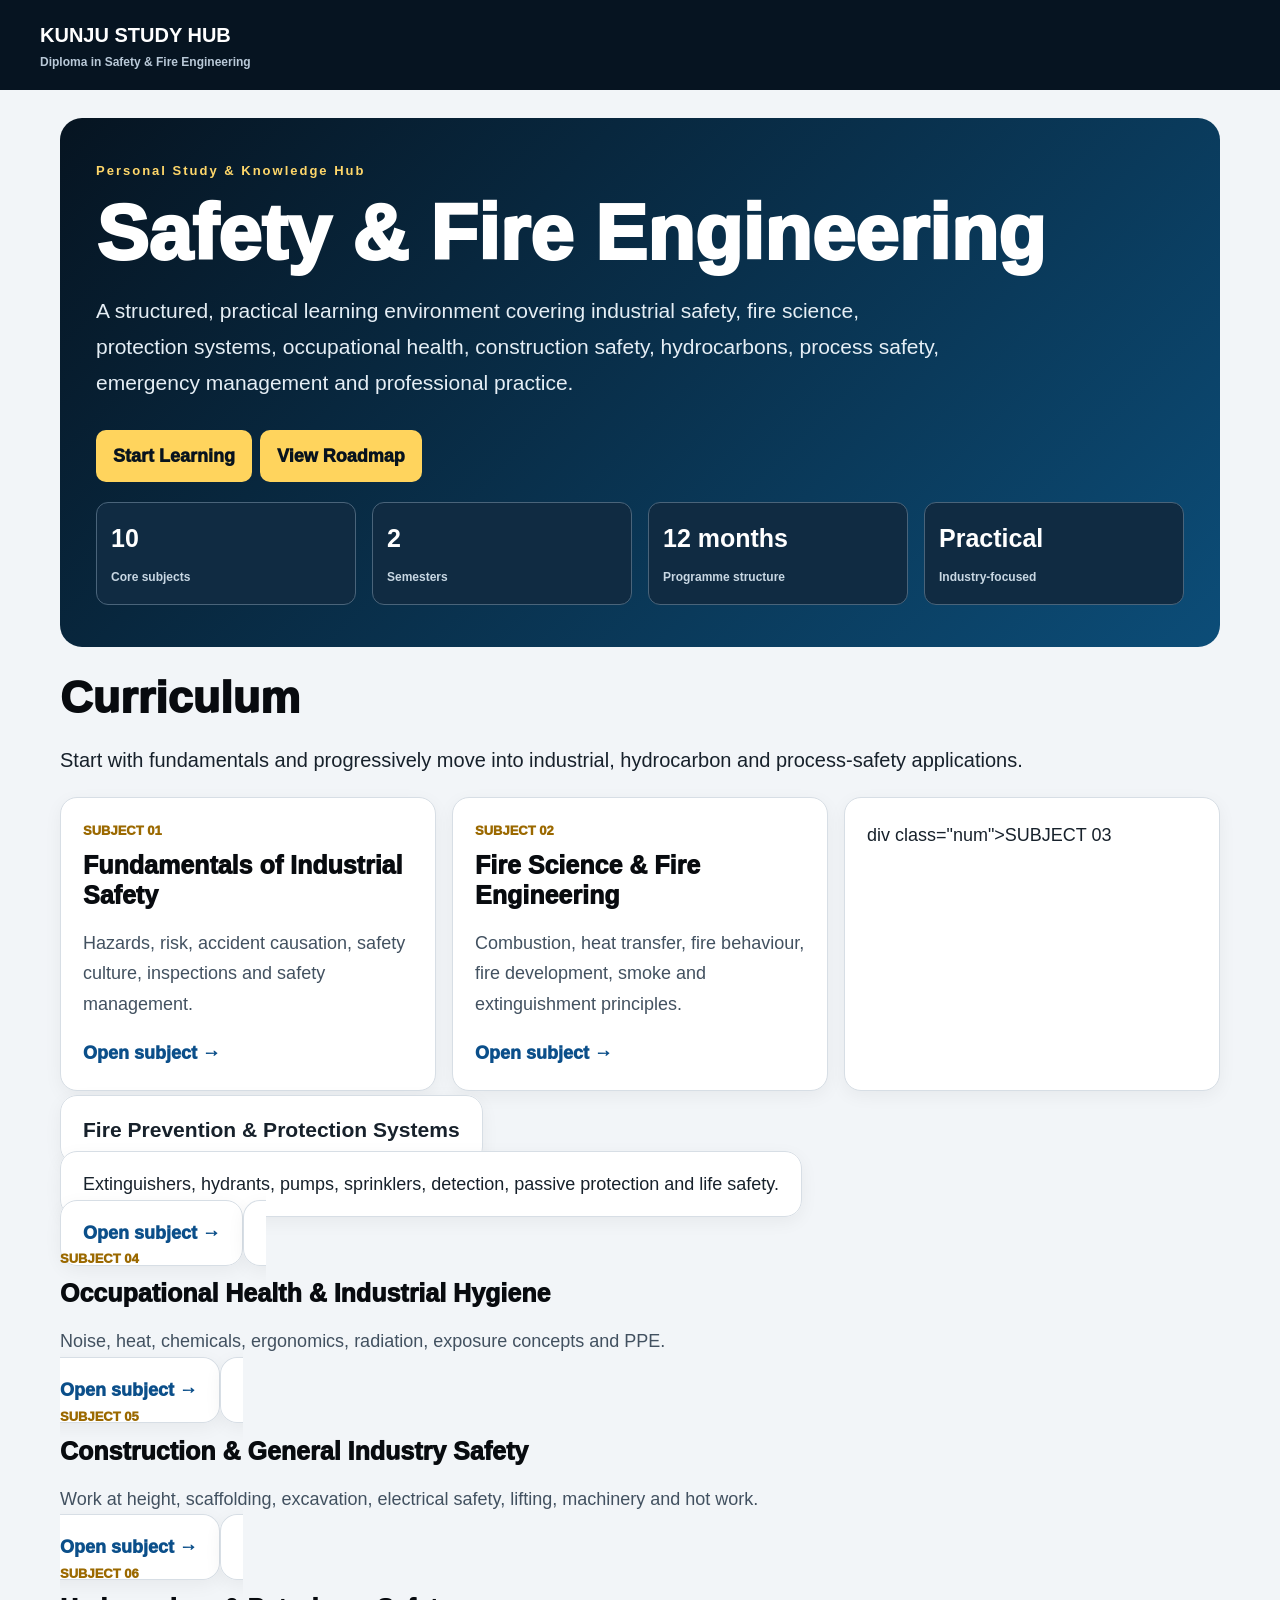
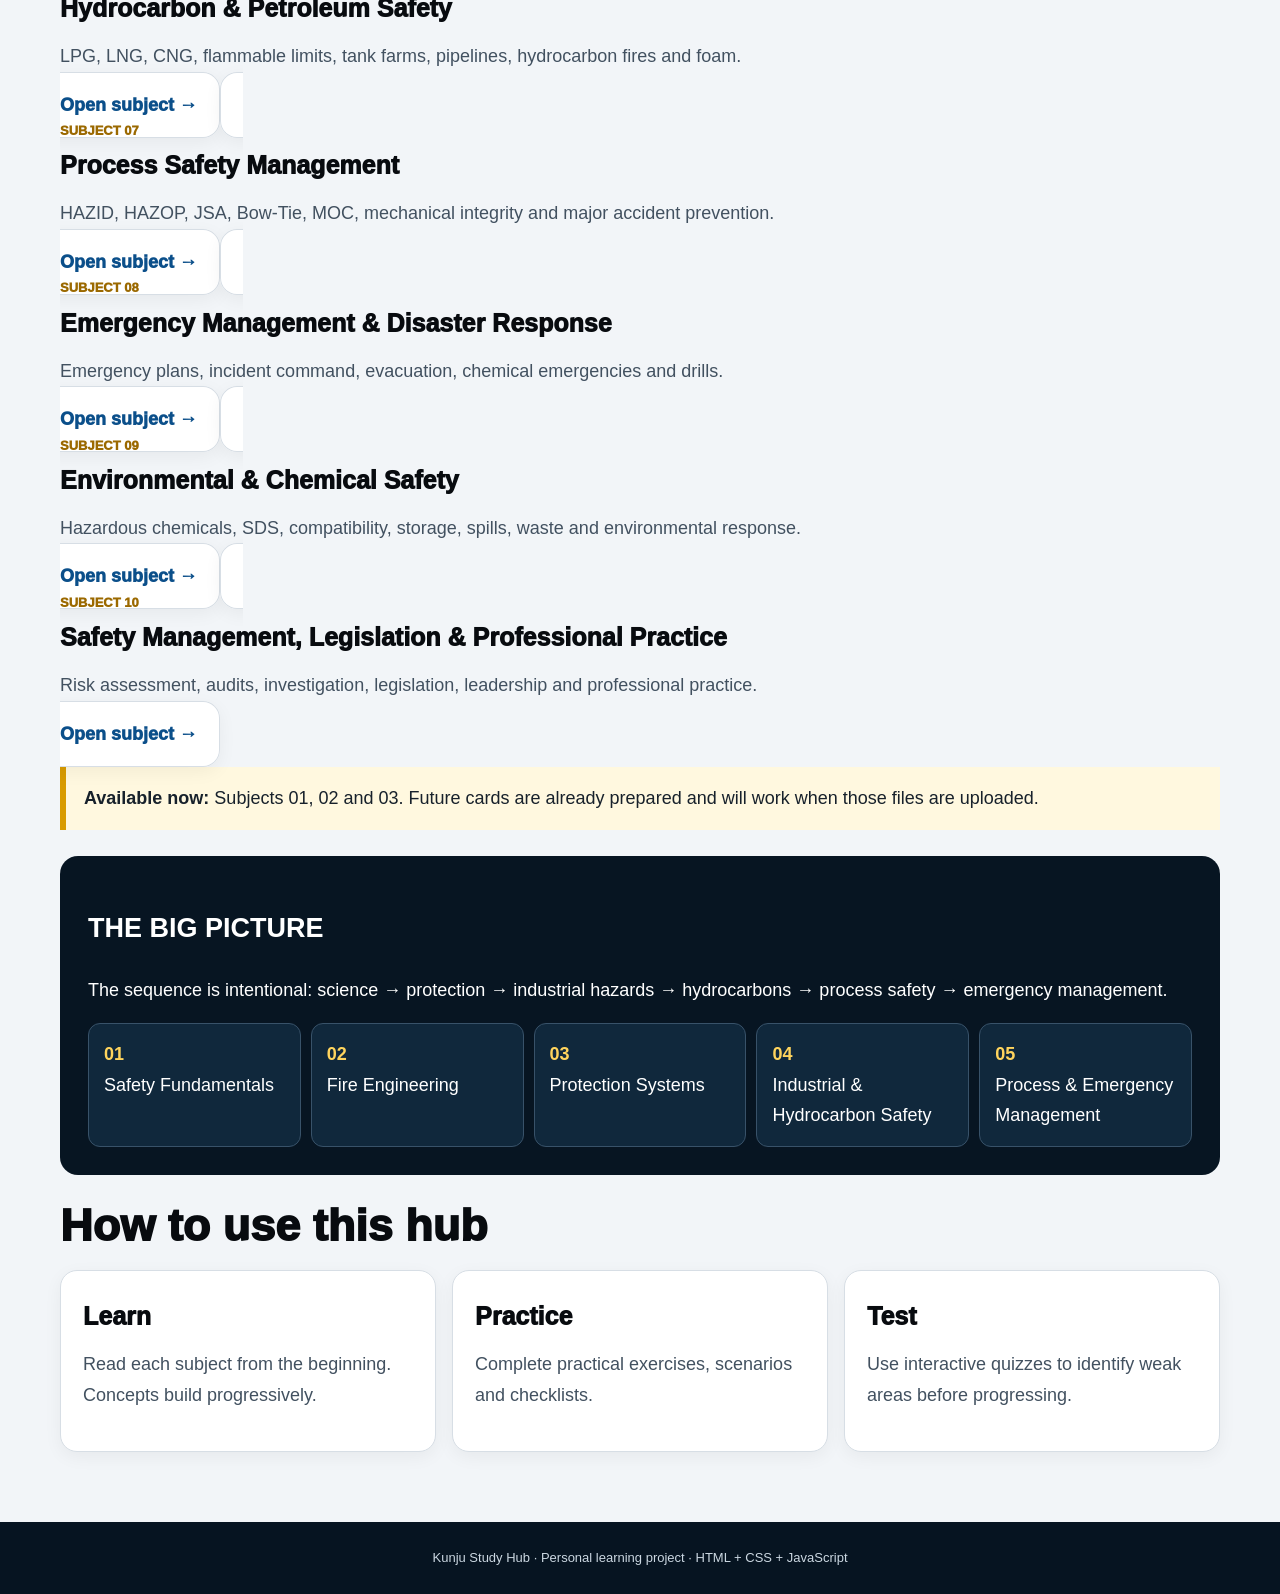
==== commit 61c92dd4: "Update index.html" ====
--- a/index.html
+++ b/index.html
@@ -23,7 +23,7 @@
 <section class="section" id="subjects"><h2>Curriculum</h2><p class="lead">Start with fundamentals and progressively move into industrial, hydrocarbon and process-safety applications.</p><div class="grid">
 <a class="card" href="subject-01-industrial-safety.html"><div class="num">SUBJECT 01</div><h3>Fundamentals of Industrial Safety</h3><p>Hazards, risk, accident causation, safety culture, inspections and safety management.</p><span class="go">Open subject →</span></a>
 <a class="card" href="subject-02-fire-science.html"><div class="num">SUBJECT 02</div><h3>Fire Science & Fire Engineering</h3><p>Combustion, heat transfer, fire behaviour, fire development, smoke and extinguishment principles.</p><span class="go">Open subject →</span></a>
-<a class="card" href="subject-03-fire-protection-systems.html"><div class="num">SUBJECT 03</div><h3>Fire Prevention & Protection Systems</h3><p>Extinguishers, hydrants, pumps, sprinklers, detection, passive protection and life safety.</p><span class="go">Open subject →</span></a>
+<a class="card" href="subject-03-fire-protection-systems.html"<>div class="num">SUBJECT 03</div><h3>Fire Prevention & Protection Systems</h3><p>Extinguishers, hydrants, pumps, sprinklers, detection, passive protection and life safety.</p><span class="go">Open subject →</span></a>
 <a class="card" href="subject-04-occupational-health.html"><div class="num">SUBJECT 04</div><h3>Occupational Health & Industrial Hygiene</h3><p>Noise, heat, chemicals, ergonomics, radiation, exposure concepts and PPE.</p><span class="go">Open subject →</span></a>
 <a class="card" href="subject-05-construction-safety.html"><div class="num">SUBJECT 05</div><h3>Construction & General Industry Safety</h3><p>Work at height, scaffolding, excavation, electrical safety, lifting, machinery and hot work.</p><span class="go">Open subject →</span></a>
 <a class="card" href="subject-06-hydrocarbon-safety.html"><div class="num">SUBJECT 06</div><h3>Hydrocarbon & Petroleum Safety</h3><p>LPG, LNG, CNG, flammable limits, tank farms, pipelines, hydrocarbon fires and foam.</p><span class="go">Open subject →</span></a>
@@ -37,4 +37,4 @@
 
 <section class="section"><h2>How to use this hub</h2><div class="grid"><div class="card"><h3>Learn</h3><p>Read each subject from the beginning. Concepts build progressively.</p></div><div class="card"><h3>Practice</h3><p>Complete practical exercises, scenarios and checklists.</p></div><div class="card"><h3>Test</h3><p>Use interactive quizzes to identify weak areas before progressing.</p></div></div></section>
 </main><footer>Kunju Study Hub · Personal learning project · HTML + CSS + JavaScript</footer>
-</body></html>+</body></html>
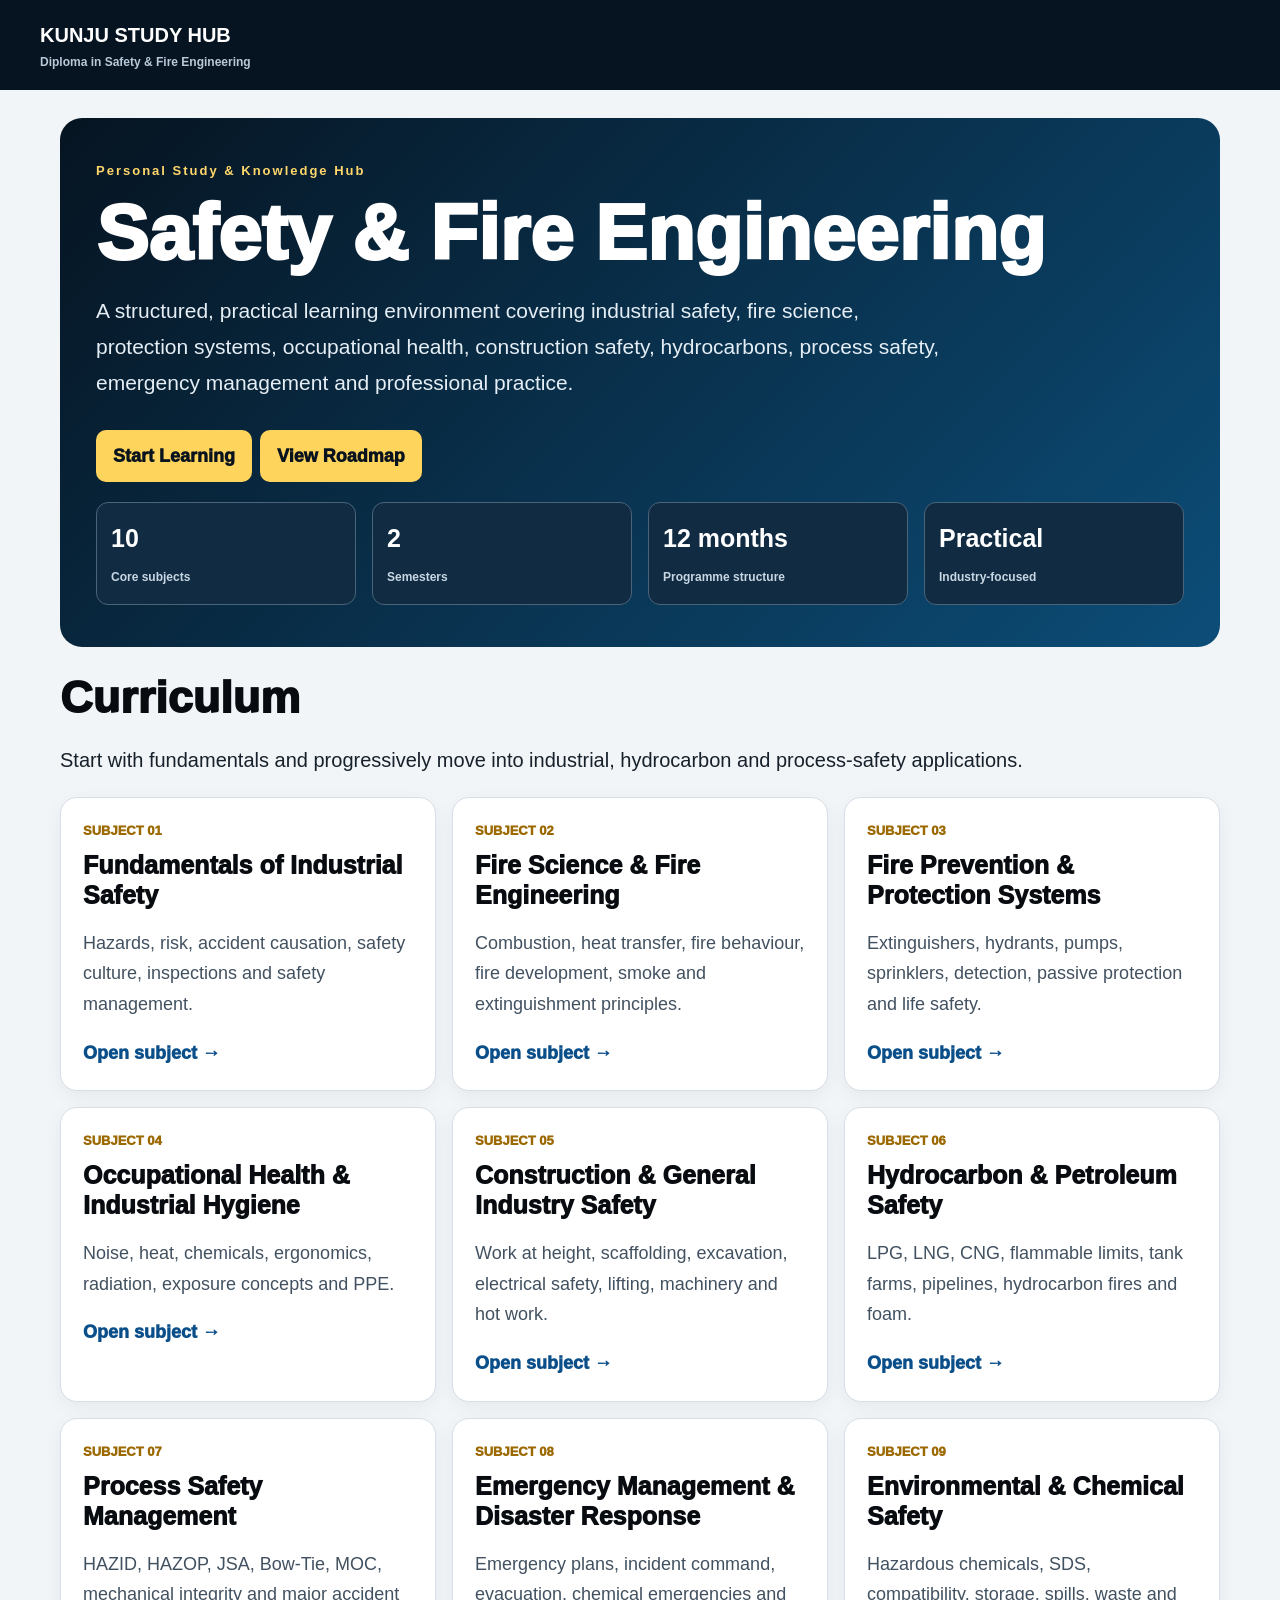
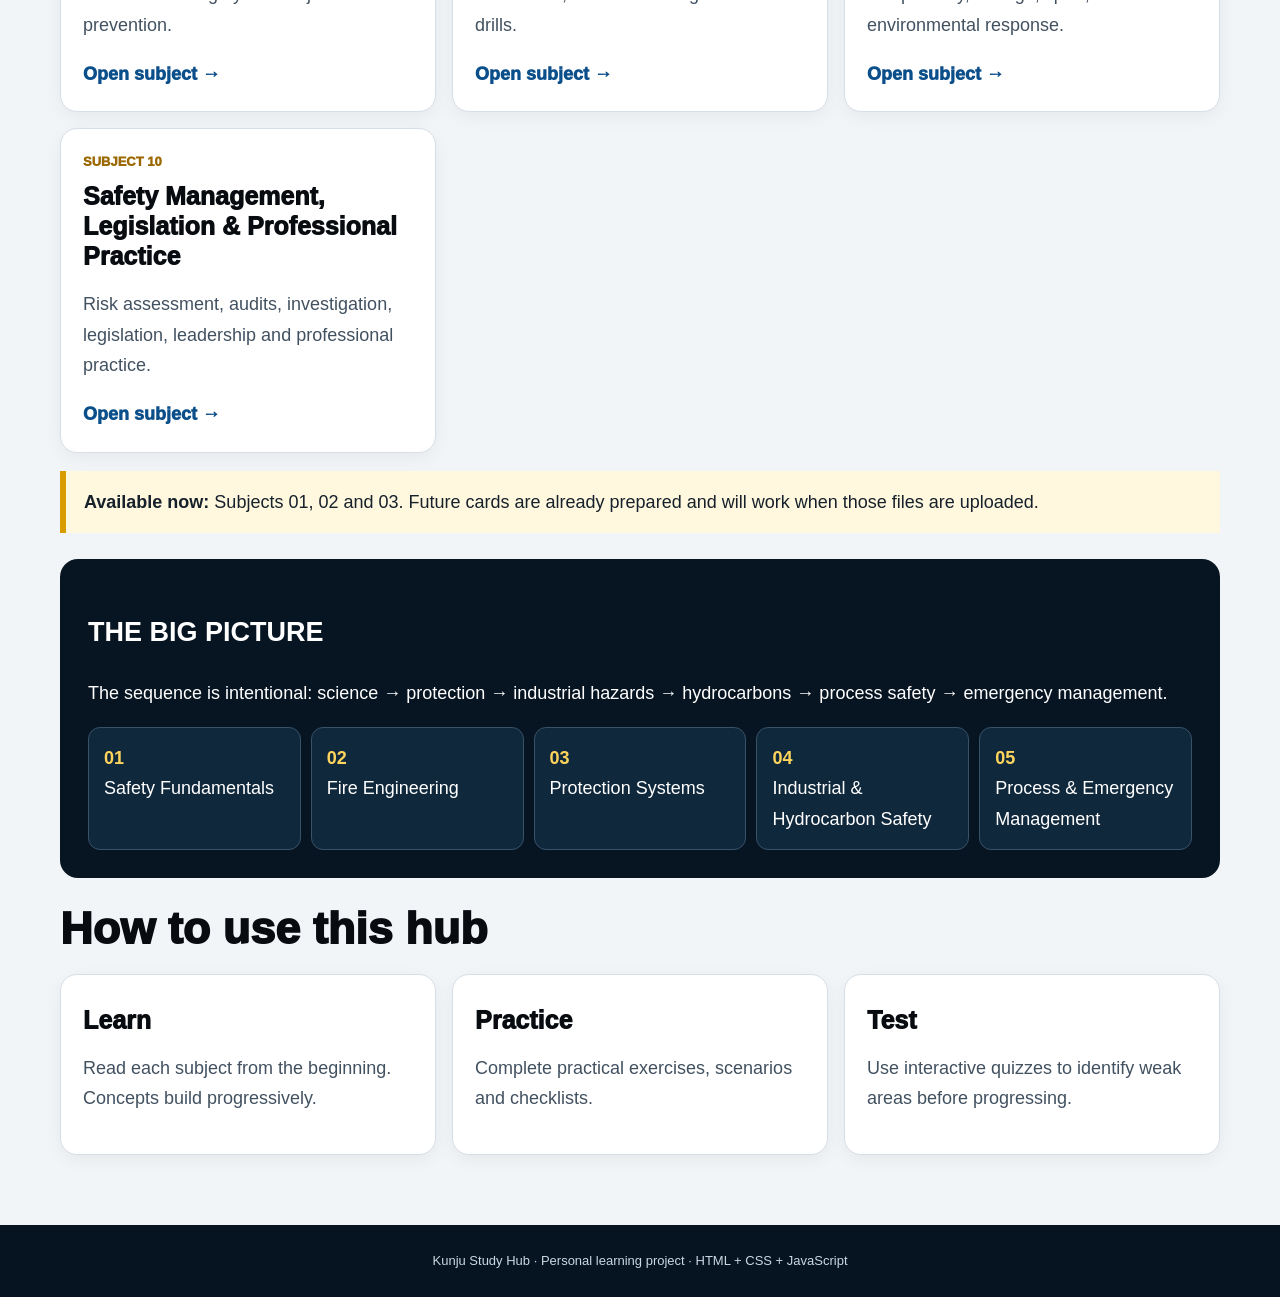
==== commit cd87eba4: "Add files via upload" ====
--- a/index.html
+++ b/index.html
@@ -23,7 +23,7 @@
 <section class="section" id="subjects"><h2>Curriculum</h2><p class="lead">Start with fundamentals and progressively move into industrial, hydrocarbon and process-safety applications.</p><div class="grid">
 <a class="card" href="subject-01-industrial-safety.html"><div class="num">SUBJECT 01</div><h3>Fundamentals of Industrial Safety</h3><p>Hazards, risk, accident causation, safety culture, inspections and safety management.</p><span class="go">Open subject →</span></a>
 <a class="card" href="subject-02-fire-science.html"><div class="num">SUBJECT 02</div><h3>Fire Science & Fire Engineering</h3><p>Combustion, heat transfer, fire behaviour, fire development, smoke and extinguishment principles.</p><span class="go">Open subject →</span></a>
-<a class="card" href="subject-03-fire-protection-systems.html"<>div class="num">SUBJECT 03</div><h3>Fire Prevention & Protection Systems</h3><p>Extinguishers, hydrants, pumps, sprinklers, detection, passive protection and life safety.</p><span class="go">Open subject →</span></a>
+<a class="card" href="subject-03-fire-protection-systems.html"><div class="num">SUBJECT 03</div><h3>Fire Prevention & Protection Systems</h3><p>Extinguishers, hydrants, pumps, sprinklers, detection, passive protection and life safety.</p><span class="go">Open subject →</span></a>
 <a class="card" href="subject-04-occupational-health.html"><div class="num">SUBJECT 04</div><h3>Occupational Health & Industrial Hygiene</h3><p>Noise, heat, chemicals, ergonomics, radiation, exposure concepts and PPE.</p><span class="go">Open subject →</span></a>
 <a class="card" href="subject-05-construction-safety.html"><div class="num">SUBJECT 05</div><h3>Construction & General Industry Safety</h3><p>Work at height, scaffolding, excavation, electrical safety, lifting, machinery and hot work.</p><span class="go">Open subject →</span></a>
 <a class="card" href="subject-06-hydrocarbon-safety.html"><div class="num">SUBJECT 06</div><h3>Hydrocarbon & Petroleum Safety</h3><p>LPG, LNG, CNG, flammable limits, tank farms, pipelines, hydrocarbon fires and foam.</p><span class="go">Open subject →</span></a>
@@ -37,4 +37,4 @@
 
 <section class="section"><h2>How to use this hub</h2><div class="grid"><div class="card"><h3>Learn</h3><p>Read each subject from the beginning. Concepts build progressively.</p></div><div class="card"><h3>Practice</h3><p>Complete practical exercises, scenarios and checklists.</p></div><div class="card"><h3>Test</h3><p>Use interactive quizzes to identify weak areas before progressing.</p></div></div></section>
 </main><footer>Kunju Study Hub · Personal learning project · HTML + CSS + JavaScript</footer>
-</body></html>
+</body></html>
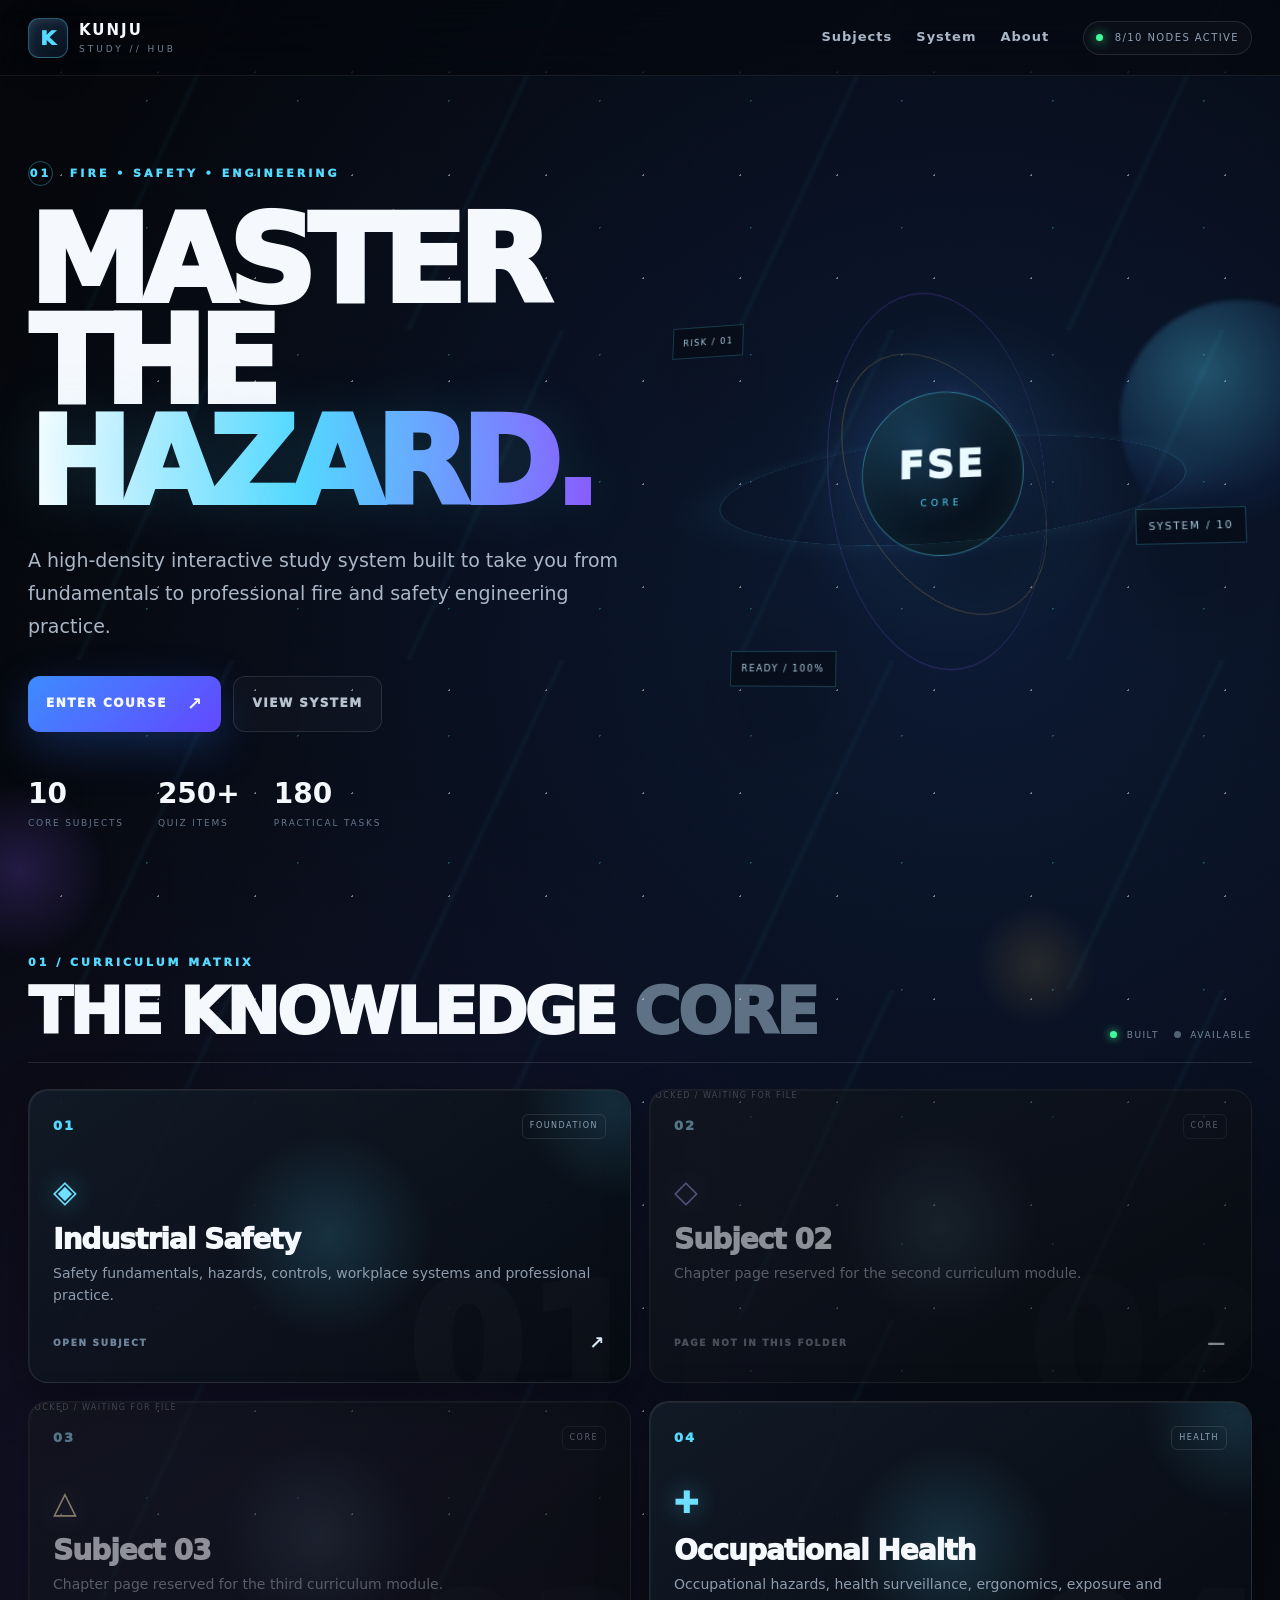
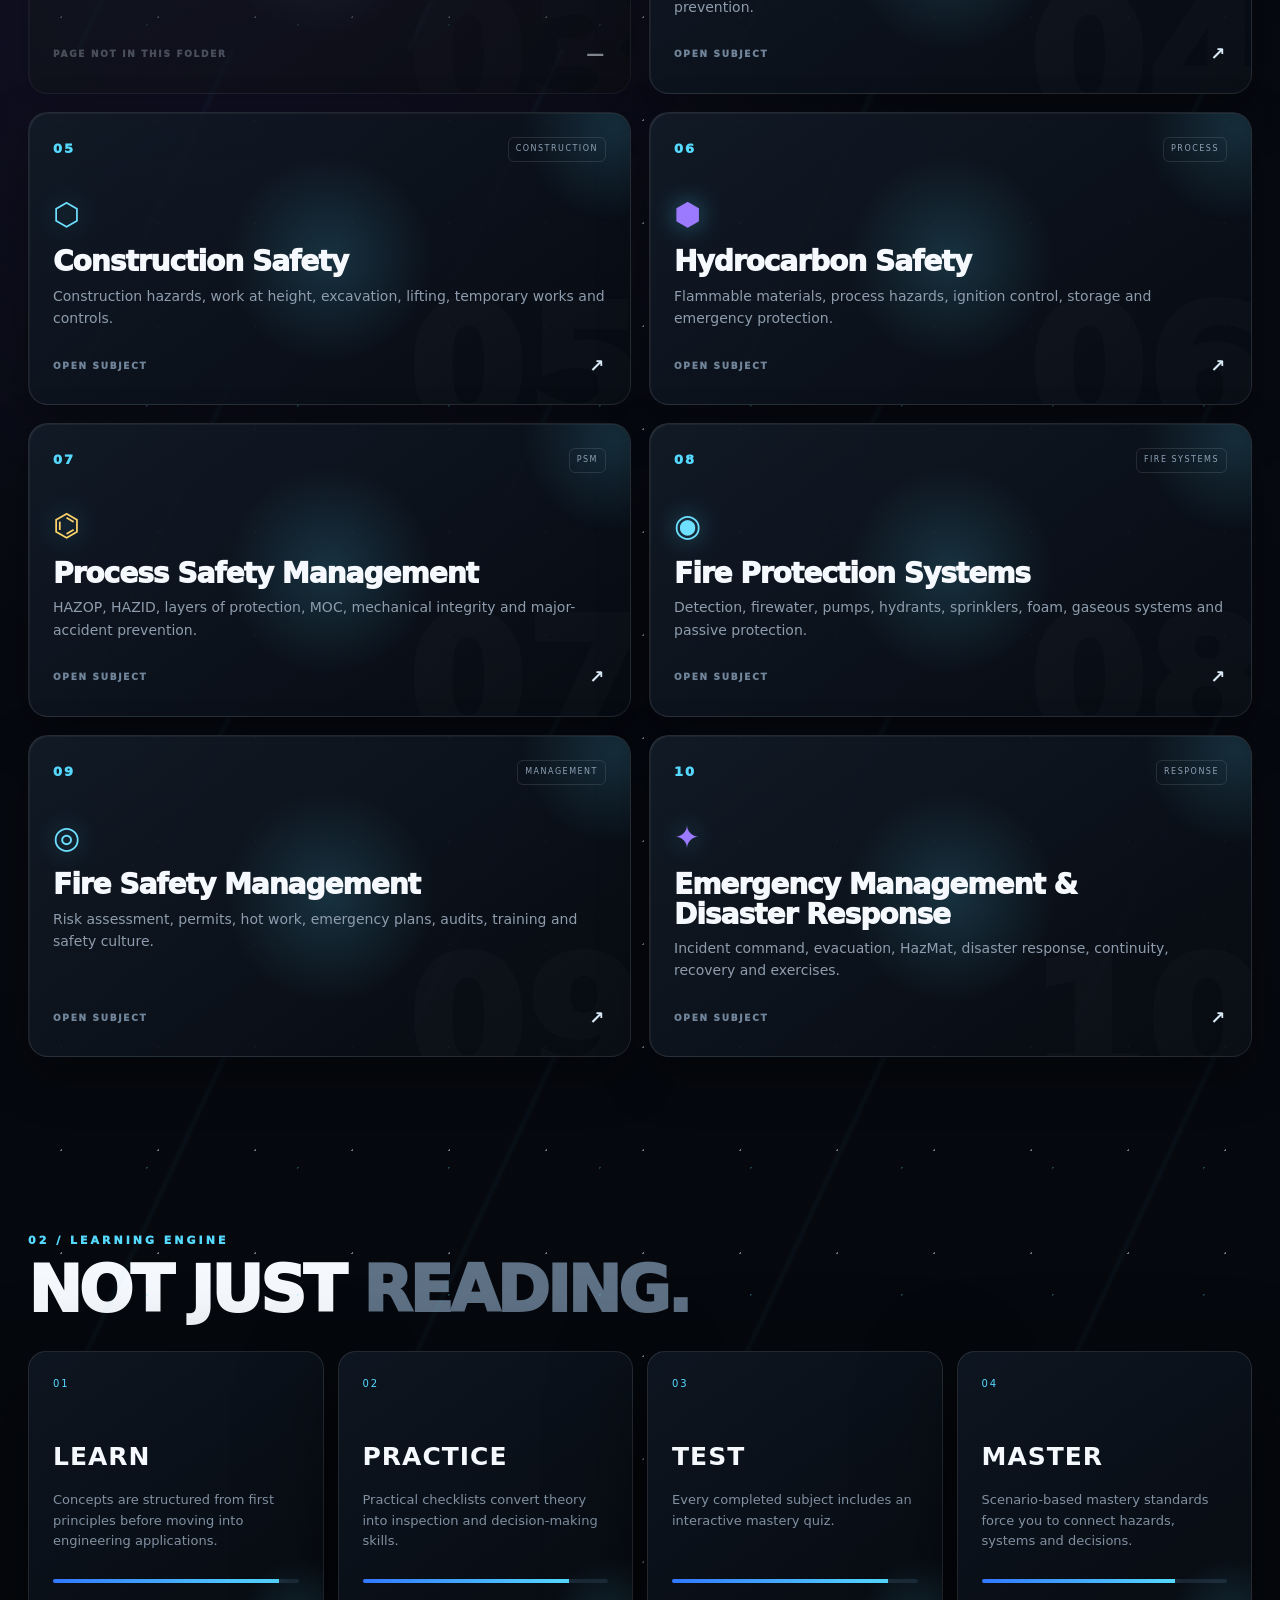
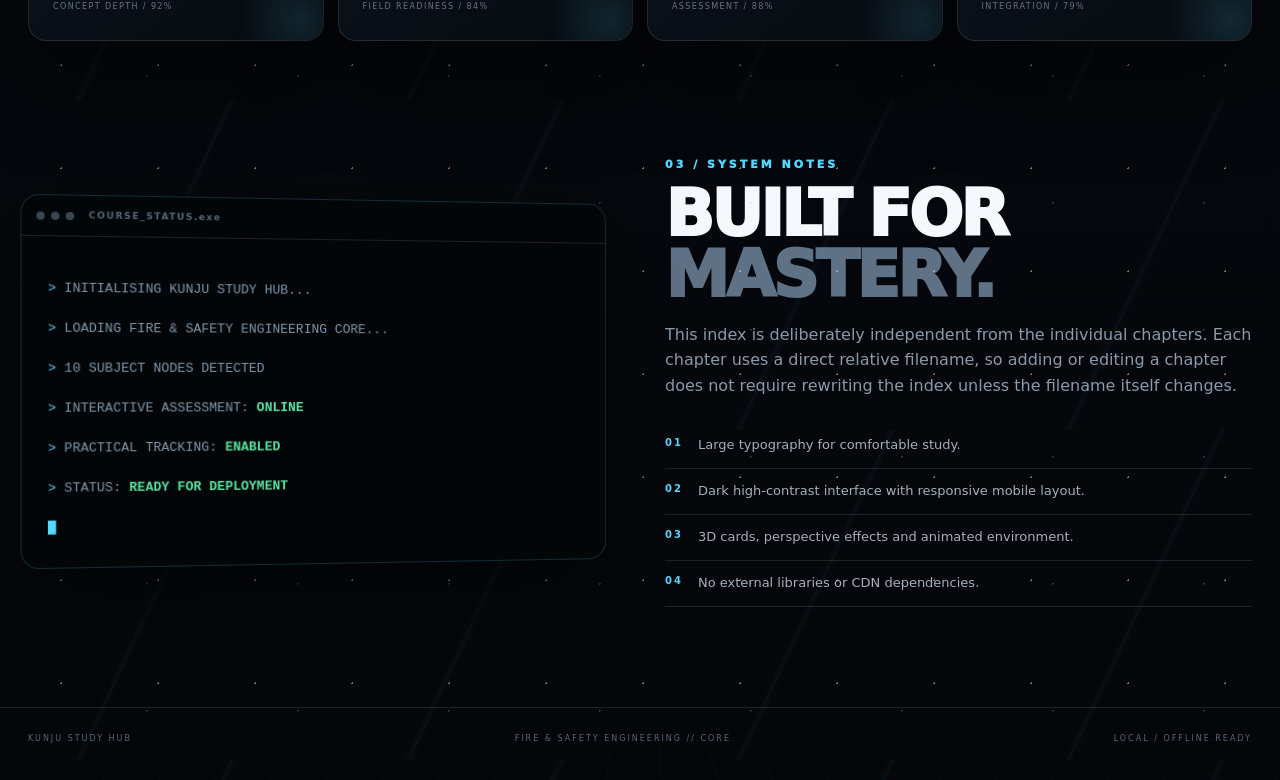
==== commit 0d7b84bf: "Add files via upload" ====
--- a/index.html
+++ b/index.html
@@ -1,40 +1,258 @@
-<!doctype html>
+<!DOCTYPE html>
 <html lang="en">
 <head>
-<meta charset="utf-8">
-<meta name="viewport" content="width=device-width,initial-scale=1">
-<title>Kunju Study Hub — Safety & Fire Engineering</title>
-<style>
-*{box-sizing:border-box}body{margin:0;background:#f2f5f8;color:#17212b;font-family:Arial,system-ui,sans-serif;font-size:18px;line-height:1.7}a{text-decoration:none;color:inherit}
-header{background:#061421;color:#fff;padding:18px 22px;position:sticky;top:0;z-index:5}header div{max-width:1200px;margin:auto;font-weight:900;font-size:20px}header small{display:block;color:#b9c9d8;font-size:12px}
-main{max-width:1200px;margin:auto;padding:28px 20px 70px}.hero{background:linear-gradient(135deg,#061421,#0c4d78);color:white;border-radius:22px;padding:42px 36px}.k{color:#ffd76a;font-size:13px;letter-spacing:2px;font-weight:900}.hero h1{font-size:clamp(42px,7vw,78px);line-height:1;margin:12px 0 18px;font-weight:950}.hero p{max-width:850px;font-size:21px;color:#e5eef5}.btn{display:inline-block;background:#ffd45d;color:#08131e;border-radius:10px;padding:11px 17px;font-weight:950;margin:8px 8px 0 0}
-.stats,.grid{display:grid;grid-template-columns:repeat(3,1fr);gap:16px;margin-top:20px}.stats{grid-template-columns:repeat(4,1fr)}.stat{background:#102b42;border:1px solid #4a647a;border-radius:12px;padding:14px}.stat b{display:block;font-size:25px}.stat span{font-size:12px;color:#c8d7e3;font-weight:700}
-.section{margin-top:26px}.section h2{font-size:clamp(30px,5vw,45px);line-height:1.1;color:#080b0f;font-weight:950;margin:0 0 10px}.lead{font-size:20px}.card{background:#fff;border:1px solid #d7dee5;border-radius:17px;padding:22px;box-shadow:0 5px 18px #0000000d}.card h3{font-size:25px;line-height:1.2;color:#080b0f;margin:8px 0;font-weight:950}.card p{color:#425160}.num{color:#9b6900;font-weight:950;font-size:13px}.go{color:#0b4f8a;font-weight:950}
-.path{background:#071522;color:#fff;border-radius:18px;padding:28px;margin-top:26px}.path h2{color:#fff}.steps{display:grid;grid-template-columns:repeat(5,1fr);gap:10px}.step{background:#10283c;border:1px solid #385269;border-radius:12px;padding:15px}.step b{display:block;color:#ffd45d}.note{background:#fff8df;border-left:6px solid #d89b00;padding:16px 18px;margin-top:18px}
-footer{background:#061421;color:#cbd7e1;text-align:center;padding:25px;font-size:13px}
-@media(max-width:850px){.grid{grid-template-columns:1fr 1fr}.stats,.steps{grid-template-columns:1fr 1fr}}@media(max-width:560px){.grid,.stats,.steps{grid-template-columns:1fr}.hero{padding:28px 22px}.hero p{font-size:18px}}
-</style>
+  <meta charset="UTF-8">
+  <meta name="viewport" content="width=device-width, initial-scale=1.0">
+  <meta name="theme-color" content="#060912">
+  <meta name="description" content="Kunju Study Hub — Diploma in Safety & Fire Engineering">
+  <title>KUNJU // FIRE & SAFETY ENGINEERING</title>
+  <link rel="stylesheet" href="style.css">
 </head>
+
 <body>
-<header><div>KUNJU STUDY HUB<small>Diploma in Safety & Fire Engineering</small></div></header>
-<main>
-<section class="hero"><div class="k">Personal Study & Knowledge Hub</div><h1>Safety & Fire Engineering</h1><p>A structured, practical learning environment covering industrial safety, fire science, protection systems, occupational health, construction safety, hydrocarbons, process safety, emergency management and professional practice.</p><a class="btn" href="#subjects">Start Learning</a><a class="btn" href="#roadmap">View Roadmap</a><div class="stats"><div class="stat"><b>10</b><span>Core subjects</span></div><div class="stat"><b>2</b><span>Semesters</span></div><div class="stat"><b>12 months</b><span>Programme structure</span></div><div class="stat"><b>Practical</b><span>Industry-focused</span></div></div></section>
-
-<section class="section" id="subjects"><h2>Curriculum</h2><p class="lead">Start with fundamentals and progressively move into industrial, hydrocarbon and process-safety applications.</p><div class="grid">
-<a class="card" href="subject-01-industrial-safety.html"><div class="num">SUBJECT 01</div><h3>Fundamentals of Industrial Safety</h3><p>Hazards, risk, accident causation, safety culture, inspections and safety management.</p><span class="go">Open subject →</span></a>
-<a class="card" href="subject-02-fire-science.html"><div class="num">SUBJECT 02</div><h3>Fire Science & Fire Engineering</h3><p>Combustion, heat transfer, fire behaviour, fire development, smoke and extinguishment principles.</p><span class="go">Open subject →</span></a>
-<a class="card" href="subject-03-fire-protection-systems.html"><div class="num">SUBJECT 03</div><h3>Fire Prevention & Protection Systems</h3><p>Extinguishers, hydrants, pumps, sprinklers, detection, passive protection and life safety.</p><span class="go">Open subject →</span></a>
-<a class="card" href="subject-04-occupational-health.html"><div class="num">SUBJECT 04</div><h3>Occupational Health & Industrial Hygiene</h3><p>Noise, heat, chemicals, ergonomics, radiation, exposure concepts and PPE.</p><span class="go">Open subject →</span></a>
-<a class="card" href="subject-05-construction-safety.html"><div class="num">SUBJECT 05</div><h3>Construction & General Industry Safety</h3><p>Work at height, scaffolding, excavation, electrical safety, lifting, machinery and hot work.</p><span class="go">Open subject →</span></a>
-<a class="card" href="subject-06-hydrocarbon-safety.html"><div class="num">SUBJECT 06</div><h3>Hydrocarbon & Petroleum Safety</h3><p>LPG, LNG, CNG, flammable limits, tank farms, pipelines, hydrocarbon fires and foam.</p><span class="go">Open subject →</span></a>
-<a class="card" href="subject-07-process-safety.html"><div class="num">SUBJECT 07</div><h3>Process Safety Management</h3><p>HAZID, HAZOP, JSA, Bow-Tie, MOC, mechanical integrity and major accident prevention.</p><span class="go">Open subject →</span></a>
-<a class="card" href="subject-08-emergency-management.html"><div class="num">SUBJECT 08</div><h3>Emergency Management & Disaster Response</h3><p>Emergency plans, incident command, evacuation, chemical emergencies and drills.</p><span class="go">Open subject →</span></a>
-<a class="card" href="subject-09-environmental-chemical-safety.html"><div class="num">SUBJECT 09</div><h3>Environmental & Chemical Safety</h3><p>Hazardous chemicals, SDS, compatibility, storage, spills, waste and environmental response.</p><span class="go">Open subject →</span></a>
-<a class="card" href="subject-10-safety-management.html"><div class="num">SUBJECT 10</div><h3>Safety Management, Legislation & Professional Practice</h3><p>Risk assessment, audits, investigation, legislation, leadership and professional practice.</p><span class="go">Open subject →</span></a>
-</div><div class="note"><b>Available now:</b> Subjects 01, 02 and 03. Future cards are already prepared and will work when those files are uploaded.</div></section>
-
-<section class="path" id="roadmap"><h2>THE BIG PICTURE</h2><p>The sequence is intentional: science → protection → industrial hazards → hydrocarbons → process safety → emergency management.</p><div class="steps"><div class="step"><b>01</b>Safety Fundamentals</div><div class="step"><b>02</b>Fire Engineering</div><div class="step"><b>03</b>Protection Systems</div><div class="step"><b>04</b>Industrial & Hydrocarbon Safety</div><div class="step"><b>05</b>Process & Emergency Management</div></div></section>
-
-<section class="section"><h2>How to use this hub</h2><div class="grid"><div class="card"><h3>Learn</h3><p>Read each subject from the beginning. Concepts build progressively.</p></div><div class="card"><h3>Practice</h3><p>Complete practical exercises, scenarios and checklists.</p></div><div class="card"><h3>Test</h3><p>Use interactive quizzes to identify weak areas before progressing.</p></div></div></section>
-</main><footer>Kunju Study Hub · Personal learning project · HTML + CSS + JavaScript</footer>
-</body></html>+<div class="scene">
+  <div class="stars"></div>
+  <div class="grid-floor"></div>
+  <div class="orb orb-a"></div>
+  <div class="orb orb-b"></div>
+  <div class="orb orb-c"></div>
+
+  <header class="topbar">
+    <a class="brand" href="#top" aria-label="Kunju Study Hub home">
+      <span class="brand-mark">K</span>
+      <span>
+        <strong>KUNJU</strong>
+        <small>STUDY // HUB</small>
+      </span>
+    </a>
+
+    <nav>
+      <a href="#subjects">Subjects</a>
+      <a href="#system">System</a>
+      <a href="#about">About</a>
+    </nav>
+
+    <div class="status"><i></i> COURSE CORE ONLINE</div>
+  </header>
+
+  <main id="top">
+    <section class="hero">
+      <div class="hero-copy">
+        <div class="eyebrow"><span>01</span> FIRE • SAFETY • ENGINEERING</div>
+        <h1>MASTER THE<br><em>HAZARD.</em></h1>
+        <p class="hero-text">
+          A high-density interactive study system built to take you from fundamentals
+          to professional fire and safety engineering practice.
+        </p>
+
+        <div class="hero-actions">
+          <a class="primary-btn" href="#subjects"><span>ENTER COURSE</span><b>↗</b></a>
+          <a class="ghost-btn" href="#system">VIEW SYSTEM</a>
+        </div>
+
+        <div class="micro-stats">
+          <div><strong>10</strong><span>CORE SUBJECTS</span></div>
+          <div><strong>250+</strong><span>QUIZ ITEMS</span></div>
+          <div><strong>180</strong><span>PRACTICAL TASKS</span></div>
+        </div>
+      </div>
+
+      <div class="hero-visual" aria-hidden="true">
+        <div class="reactor">
+          <div class="reactor-ring r1"></div>
+          <div class="reactor-ring r2"></div>
+          <div class="reactor-ring r3"></div>
+          <div class="reactor-core"><span>FSE</span><small>CORE</small></div>
+          <div class="orbit o1"><i></i></div>
+          <div class="orbit o2"><i></i></div>
+          <div class="orbit o3"><i></i></div>
+          <div class="data-chip chip-1">RISK / 01</div>
+          <div class="data-chip chip-2">SYSTEM / 10</div>
+          <div class="data-chip chip-3">READY / 100%</div>
+        </div>
+      </div>
+    </section>
+
+    <section class="section-head" id="subjects">
+      <div>
+        <div class="section-kicker">01 / CURRICULUM MATRIX</div>
+        <h2>THE KNOWLEDGE <span>CORE</span></h2>
+      </div>
+      <div class="legend">
+        <span><i class="dot live"></i> BUILT</span>
+        <span><i class="dot next"></i> AVAILABLE</span>
+      </div>
+    </section>
+
+    <section class="subject-grid">
+
+      <a class="subject-card tilt" href="subject-01-industrial-safety.html" data-num="01">
+        <div class="card-glow"></div><div class="card-top"><span class="num">01</span><span class="tag">FOUNDATION</span></div>
+        <div class="icon">◈</div><h3>Industrial Safety</h3>
+        <p>Safety fundamentals, hazards, controls, workplace systems and professional practice.</p>
+        <div class="card-bottom"><span>OPEN SUBJECT</span><b>↗</b></div>
+      </a>
+
+      <div class="subject-card tilt locked" data-num="02">
+        <div class="card-top"><span class="num">02</span><span class="tag">CORE</span></div>
+        <div class="icon">◇</div><h3>Subject 02</h3>
+        <p>Chapter page reserved for the second curriculum module.</p>
+        <div class="card-bottom"><span>PAGE NOT IN THIS FOLDER</span><b>—</b></div>
+      </div>
+
+      <div class="subject-card tilt locked" data-num="03">
+        <div class="card-top"><span class="num">03</span><span class="tag">CORE</span></div>
+        <div class="icon">△</div><h3>Subject 03</h3>
+        <p>Chapter page reserved for the third curriculum module.</p>
+        <div class="card-bottom"><span>PAGE NOT IN THIS FOLDER</span><b>—</b></div>
+      </div>
+
+      <a class="subject-card tilt" href="subject-04-occupational-health.html" data-num="04">
+        <div class="card-glow"></div><div class="card-top"><span class="num">04</span><span class="tag">HEALTH</span></div>
+        <div class="icon">✚</div><h3>Occupational Health</h3>
+        <p>Occupational hazards, health surveillance, ergonomics, exposure and prevention.</p>
+        <div class="card-bottom"><span>OPEN SUBJECT</span><b>↗</b></div>
+      </a>
+
+      <a class="subject-card tilt" href="subject-05-construction-safety.html" data-num="05">
+        <div class="card-glow"></div><div class="card-top"><span class="num">05</span><span class="tag">CONSTRUCTION</span></div>
+        <div class="icon">⬡</div><h3>Construction Safety</h3>
+        <p>Construction hazards, work at height, excavation, lifting, temporary works and controls.</p>
+        <div class="card-bottom"><span>OPEN SUBJECT</span><b>↗</b></div>
+      </a>
+
+      <a class="subject-card tilt" href="subject-06-hydrocarbon-safety.html" data-num="06">
+        <div class="card-glow"></div><div class="card-top"><span class="num">06</span><span class="tag">PROCESS</span></div>
+        <div class="icon">⬢</div><h3>Hydrocarbon Safety</h3>
+        <p>Flammable materials, process hazards, ignition control, storage and emergency protection.</p>
+        <div class="card-bottom"><span>OPEN SUBJECT</span><b>↗</b></div>
+      </a>
+
+      <a class="subject-card tilt" href="subject-07-process-safety-management.html" data-num="07">
+        <div class="card-glow"></div><div class="card-top"><span class="num">07</span><span class="tag">PSM</span></div>
+        <div class="icon">⌬</div><h3>Process Safety Management</h3>
+        <p>HAZOP, HAZID, layers of protection, MOC, mechanical integrity and major-accident prevention.</p>
+        <div class="card-bottom"><span>OPEN SUBJECT</span><b>↗</b></div>
+      </a>
+
+      <a class="subject-card tilt" href="subject-08-fire-protection-systems.html" data-num="08">
+        <div class="card-glow"></div><div class="card-top"><span class="num">08</span><span class="tag">FIRE SYSTEMS</span></div>
+        <div class="icon">◉</div><h3>Fire Protection Systems</h3>
+        <p>Detection, firewater, pumps, hydrants, sprinklers, foam, gaseous systems and passive protection.</p>
+        <div class="card-bottom"><span>OPEN SUBJECT</span><b>↗</b></div>
+      </a>
+
+      <a class="subject-card tilt" href="subject-09-fire-safety-management.html" data-num="09">
+        <div class="card-glow"></div><div class="card-top"><span class="num">09</span><span class="tag">MANAGEMENT</span></div>
+        <div class="icon">◎</div><h3>Fire Safety Management</h3>
+        <p>Risk assessment, permits, hot work, emergency plans, audits, training and safety culture.</p>
+        <div class="card-bottom"><span>OPEN SUBJECT</span><b>↗</b></div>
+      </a>
+
+      <a class="subject-card tilt" href="subject-10-emergency-management-disaster-response.html" data-num="10">
+        <div class="card-glow"></div><div class="card-top"><span class="num">10</span><span class="tag">RESPONSE</span></div>
+        <div class="icon">✦</div><h3>Emergency Management & Disaster Response</h3>
+        <p>Incident command, evacuation, HazMat, disaster response, continuity, recovery and exercises.</p>
+        <div class="card-bottom"><span>OPEN SUBJECT</span><b>↗</b></div>
+      </a>
+    </section>
+
+    <section class="system-section" id="system">
+      <div class="section-kicker">02 / LEARNING ENGINE</div>
+      <h2>NOT JUST <span>READING.</span></h2>
+
+      <div class="system-grid">
+        <div class="system-card big">
+          <div class="system-number">01</div>
+          <h3>LEARN</h3>
+          <p>Concepts are structured from first principles before moving into engineering applications.</p>
+          <div class="bar"><i style="width:92%"></i></div><small>CONCEPT DEPTH / 92%</small>
+        </div>
+        <div class="system-card">
+          <div class="system-number">02</div>
+          <h3>PRACTICE</h3>
+          <p>Practical checklists convert theory into inspection and decision-making skills.</p>
+          <div class="bar"><i style="width:84%"></i></div><small>FIELD READINESS / 84%</small>
+        </div>
+        <div class="system-card">
+          <div class="system-number">03</div>
+          <h3>TEST</h3>
+          <p>Every completed subject includes an interactive mastery quiz.</p>
+          <div class="bar"><i style="width:88%"></i></div><small>ASSESSMENT / 88%</small>
+        </div>
+        <div class="system-card">
+          <div class="system-number">04</div>
+          <h3>MASTER</h3>
+          <p>Scenario-based mastery standards force you to connect hazards, systems and decisions.</p>
+          <div class="bar"><i style="width:79%"></i></div><small>INTEGRATION / 79%</small>
+        </div>
+      </div>
+    </section>
+
+    <section class="about-section" id="about">
+      <div class="about-terminal">
+        <div class="terminal-head"><span></span><span></span><span></span><b>COURSE_STATUS.exe</b></div>
+        <div class="terminal-body">
+          <p><i>&gt;</i> INITIALISING KUNJU STUDY HUB...</p>
+          <p><i>&gt;</i> LOADING FIRE & SAFETY ENGINEERING CORE...</p>
+          <p><i>&gt;</i> 10 SUBJECT NODES DETECTED</p>
+          <p><i>&gt;</i> INTERACTIVE ASSESSMENT: <strong>ONLINE</strong></p>
+          <p><i>&gt;</i> PRACTICAL TRACKING: <strong>ENABLED</strong></p>
+          <p><i>&gt;</i> STATUS: <strong>READY FOR DEPLOYMENT</strong></p>
+          <span class="cursor">█</span>
+        </div>
+      </div>
+
+      <div class="about-copy">
+        <div class="section-kicker">03 / SYSTEM NOTES</div>
+        <h2>BUILT FOR <span>MASTERY.</span></h2>
+        <p>
+          This index is deliberately independent from the individual chapters.
+          Each chapter uses a direct relative filename, so adding or editing a chapter
+          does not require rewriting the index unless the filename itself changes.
+        </p>
+        <div class="rule-list">
+          <div><b>01</b><span>Large typography for comfortable study.</span></div>
+          <div><b>02</b><span>Dark high-contrast interface with responsive mobile layout.</span></div>
+          <div><b>03</b><span>3D cards, perspective effects and animated environment.</span></div>
+          <div><b>04</b><span>No external libraries or CDN dependencies.</span></div>
+        </div>
+      </div>
+    </section>
+  </main>
+
+  <footer>
+    <span>KUNJU STUDY HUB</span>
+    <span>FIRE & SAFETY ENGINEERING // CORE</span>
+    <span>LOCAL / OFFLINE READY</span>
+  </footer>
+</div>
+
+<script>
+(function(){
+  const cards = document.querySelectorAll('.tilt');
+  cards.forEach(card=>{
+    card.addEventListener('pointermove', e=>{
+      const r=card.getBoundingClientRect();
+      const x=(e.clientX-r.left)/r.width-.5;
+      const y=(e.clientY-r.top)/r.height-.5;
+      card.style.setProperty('--rx', `${(-y*7).toFixed(2)}deg`);
+      card.style.setProperty('--ry', `${(x*9).toFixed(2)}deg`);
+      card.style.setProperty('--mx', `${((x+.5)*100).toFixed(1)}%`);
+      card.style.setProperty('--my', `${((y+.5)*100).toFixed(1)}%`);
+    });
+    card.addEventListener('pointerleave', ()=>{
+      card.style.setProperty('--rx','0deg');
+      card.style.setProperty('--ry','0deg');
+      card.style.setProperty('--mx','50%');
+      card.style.setProperty('--my','50%');
+    });
+  });
+
+  const status = document.querySelector('.status');
+  const existing = [...document.querySelectorAll('.subject-card:not(.locked)')].length;
+  if(status) status.innerHTML = '<i></i> '+existing+'/10 NODES ACTIVE';
+})();
+</script>
+</body>
+</html>
--- a/style.css
+++ b/style.css
@@ -0,0 +1,134 @@
+:root{
+  --bg:#05070c;
+  --panel:#0b1019;
+  --panel2:#0e1520;
+  --line:rgba(255,255,255,.11);
+  --text:#f5f8fc;
+  --muted:#98a7b8;
+  --cyan:#55d9ff;
+  --blue:#3178ff;
+  --violet:#8b5cff;
+  --gold:#ffc857;
+  --danger:#ff5c70;
+  --shadow:0 30px 90px rgba(0,0,0,.55);
+}
+*{box-sizing:border-box}
+html{scroll-behavior:smooth}
+body{
+  margin:0;background:var(--bg);color:var(--text);
+  font-family:Inter,ui-sans-serif,system-ui,-apple-system,BlinkMacSystemFont,"Segoe UI",Arial,sans-serif;
+  line-height:1.6;overflow-x:hidden;
+}
+a{color:inherit}
+.scene{min-height:100vh;position:relative;overflow:hidden;background:
+  radial-gradient(circle at 76% 15%,rgba(49,120,255,.16),transparent 28%),
+  radial-gradient(circle at 18% 38%,rgba(139,92,255,.10),transparent 28%),
+  linear-gradient(180deg,#05070c 0%,#070a11 48%,#04060a 100%);
+}
+.stars,.stars:before,.stars:after{position:absolute;inset:0;content:"";pointer-events:none}
+.stars{opacity:.55;background-image:
+ radial-gradient(circle,rgba(255,255,255,.8) 1px,transparent 1px),
+ radial-gradient(circle,rgba(85,217,255,.5) 1px,transparent 1px);
+ background-size:97px 103px,151px 127px;background-position:13px 21px,71px 37px}
+.stars:before{background:linear-gradient(115deg,transparent 0 47%,rgba(85,217,255,.08) 48%,transparent 49%);background-size:330px 330px}
+.grid-floor{
+ position:absolute;width:160%;height:45vh;left:-30%;bottom:-22vh;transform:perspective(550px) rotateX(64deg);
+ background-image:linear-gradient(rgba(85,217,255,.11) 1px,transparent 1px),linear-gradient(90deg,rgba(85,217,255,.11) 1px,transparent 1px);
+ background-size:55px 55px;mask-image:linear-gradient(to top,black,transparent);opacity:.55
+}
+.orb{position:absolute;border-radius:50%;filter:blur(2px);pointer-events:none}
+.orb-a{width:240px;height:240px;right:-80px;top:300px;background:radial-gradient(circle at 35% 30%,rgba(85,217,255,.32),rgba(49,120,255,.06) 55%,transparent 70%);animation:float 9s ease-in-out infinite}
+.orb-b{width:180px;height:180px;left:-70px;top:780px;background:radial-gradient(circle,rgba(139,92,255,.22),transparent 70%);animation:float 12s ease-in-out infinite reverse}
+.orb-c{width:130px;height:130px;right:14%;top:900px;background:radial-gradient(circle,rgba(255,200,87,.12),transparent 68%);animation:float 11s ease-in-out infinite}
+@keyframes float{50%{transform:translateY(-25px) translateX(15px)}}
+
+.topbar{
+ position:relative;z-index:10;max-width:1450px;margin:auto;height:76px;padding:0 28px;
+ display:flex;align-items:center;gap:34px;border-bottom:1px solid rgba(255,255,255,.08);
+ background:rgba(5,7,12,.52);backdrop-filter:blur(20px);-webkit-backdrop-filter:blur(20px)
+}
+.brand{display:flex;gap:11px;align-items:center;text-decoration:none;min-width:210px}
+.brand-mark{
+ width:40px;height:40px;display:grid;place-items:center;border-radius:11px;
+ background:linear-gradient(145deg,#15283d,#07101b);border:1px solid rgba(85,217,255,.35);
+ box-shadow:inset 2px 2px 7px rgba(255,255,255,.08),0 10px 30px rgba(0,0,0,.4);
+ font-weight:1000;font-size:20px;color:var(--cyan)
+}
+.brand strong{display:block;font-size:15px;letter-spacing:2px}.brand small{display:block;font-size:9px;color:#718196;letter-spacing:3px}
+nav{display:flex;gap:24px;margin-left:auto}nav a{text-decoration:none;color:#aab7c7;font-size:13px;font-weight:800;letter-spacing:1px}nav a:hover{color:#fff}
+.status{font-size:10px;letter-spacing:1.4px;color:#8fa1b5;border:1px solid var(--line);padding:8px 12px;border-radius:99px;background:rgba(255,255,255,.025);white-space:nowrap}.status i{display:inline-block;width:7px;height:7px;border-radius:50%;background:#3dff9a;box-shadow:0 0 12px #3dff9a;margin-right:7px}
+
+main{max-width:1450px;margin:auto;padding:0 28px 100px}
+.hero{min-height:690px;display:grid;grid-template-columns:1.02fr .98fr;align-items:center;position:relative}
+.hero-copy{padding:85px 0 50px;position:relative;z-index:2}
+.eyebrow,.section-kicker{font-size:11px;font-weight:950;letter-spacing:3px;color:var(--cyan)}.eyebrow span{display:inline-grid;place-items:center;width:25px;height:25px;margin-right:10px;border:1px solid rgba(85,217,255,.35);border-radius:50%}
+h1{font-size:clamp(68px,9.5vw,150px);line-height:.83;letter-spacing:-8px;margin:25px 0 30px;font-weight:1000}
+h1 em{font-style:normal;background:linear-gradient(90deg,#fff 0%,#55d9ff 48%,#8b5cff 100%);color:transparent;background-clip:text;-webkit-background-clip:text;text-shadow:0 0 60px rgba(85,217,255,.14)}
+.hero-text{max-width:600px;font-size:19px;color:#aab7c7;line-height:1.75}
+.hero-actions{display:flex;gap:12px;margin:32px 0}.primary-btn,.ghost-btn{display:inline-flex;align-items:center;gap:20px;text-decoration:none;border-radius:12px;padding:14px 18px;font-size:12px;font-weight:950;letter-spacing:1.5px}.primary-btn{background:linear-gradient(135deg,#3e8cff,#6248ff);box-shadow:0 15px 45px rgba(49,120,255,.25)}.primary-btn b{font-size:18px}.ghost-btn{border:1px solid var(--line);color:#b7c3d0;background:rgba(255,255,255,.025)}
+.micro-stats{display:flex;gap:34px;margin-top:48px}.micro-stats strong{display:block;font-size:28px;line-height:1}.micro-stats span{font-size:9px;letter-spacing:1.8px;color:#65768a}
+
+.hero-visual{height:650px;display:grid;place-items:center;perspective:1100px;position:relative}
+.reactor{width:min(560px,90vw);height:min(560px,90vw);position:relative;transform-style:preserve-3d;transform:rotateX(9deg) rotateY(-13deg)}
+.reactor:before{content:"";position:absolute;inset:16%;border-radius:50%;background:radial-gradient(circle,rgba(85,217,255,.11),transparent 63%);filter:blur(12px)}
+.reactor-ring{position:absolute;border-radius:50%;left:50%;top:50%;transform-style:preserve-3d;border:1px solid rgba(85,217,255,.2)}
+.r1{width:82%;height:82%;transform:translate(-50%,-50%) rotateX(68deg);box-shadow:0 0 55px rgba(85,217,255,.08)}
+.r2{width:67%;height:67%;transform:translate(-50%,-50%) rotateY(68deg);border-color:rgba(139,92,255,.28)}
+.r3{width:50%;height:50%;transform:translate(-50%,-50%) rotateX(28deg) rotateY(55deg);border-color:rgba(255,200,87,.25)}
+.reactor-core{position:absolute;left:50%;top:50%;width:160px;height:160px;transform:translate(-50%,-50%) translateZ(45px);border-radius:50%;display:grid;place-items:center;align-content:center;background:radial-gradient(circle at 35% 28%,#183c55,#08121e 58%,#05070c 100%);border:1px solid rgba(85,217,255,.45);box-shadow:inset 0 0 40px rgba(85,217,255,.12),0 0 70px rgba(49,120,255,.22),20px 30px 60px rgba(0,0,0,.6)}
+.reactor-core span{font-size:37px;font-weight:1000;letter-spacing:3px;color:#eafaff}.reactor-core small{font-size:9px;letter-spacing:4px;color:var(--cyan)}
+.orbit{position:absolute;left:50%;top:50%;border-radius:50%;transform-style:preserve-3d}.orbit i{position:absolute;width:9px;height:9px;border-radius:50%;background:var(--cyan);box-shadow:0 0 22px 5px rgba(85,217,255,.6);left:50%;top:0}
+.o1{width:92%;height:36%;transform:translate(-50%,-50%) rotateX(68deg);animation:spin 8s linear infinite}
+.o2{width:70%;height:28%;transform:translate(-50%,-50%) rotateY(65deg);animation:spin 12s linear infinite reverse}.o2 i{background:var(--violet);box-shadow:0 0 22px 5px rgba(139,92,255,.6)}
+.o3{width:52%;height:21%;transform:translate(-50%,-50%) rotateX(27deg) rotateY(55deg);animation:spin 6s linear infinite}.o3 i{background:var(--gold);box-shadow:0 0 22px 5px rgba(255,200,87,.5)}
+@keyframes spin{to{transform:translate(-50%,-50%) rotateX(68deg) rotateZ(360deg)}}
+.o2{animation-name:spin2}@keyframes spin2{to{transform:translate(-50%,-50%) rotateY(65deg) rotateZ(-360deg)}}
+.o3{animation-name:spin3}@keyframes spin3{to{transform:translate(-50%,-50%) rotateX(27deg) rotateY(55deg) rotateZ(360deg)}}
+.data-chip{position:absolute;padding:8px 10px;border:1px solid rgba(85,217,255,.22);background:rgba(5,10,18,.65);backdrop-filter:blur(12px);font-size:9px;letter-spacing:1.5px;color:#a9c8d9;box-shadow:var(--shadow);transform:translateZ(80px)}.chip-1{left:2%;top:23%}.chip-2{right:0;top:58%}.chip-3{left:15%;bottom:14%}
+
+.section-head{display:flex;justify-content:space-between;align-items:end;margin:70px 0 26px;border-bottom:1px solid var(--line);padding-bottom:20px}
+h2{font-size:clamp(38px,5vw,74px);line-height:.95;letter-spacing:-3px;margin:10px 0 0;font-weight:1000}h2 span{color:#5f7185}
+.legend{display:flex;gap:15px;font-size:9px;letter-spacing:1.5px;color:#76889b}.dot{display:inline-block;width:7px;height:7px;border-radius:50%;margin-right:5px}.live{background:#3dff9a;box-shadow:0 0 8px #3dff9a}.next{background:#536174}
+
+.subject-grid{display:grid;grid-template-columns:repeat(2,1fr);gap:18px;perspective:1200px}
+.subject-card{
+ --rx:0deg;--ry:0deg;--mx:50%;--my:50%;
+ min-height:285px;position:relative;overflow:hidden;padding:24px;display:flex;flex-direction:column;
+ text-decoration:none;border:1px solid rgba(255,255,255,.10);border-radius:20px;
+ background:linear-gradient(145deg,rgba(18,27,39,.94),rgba(7,11,18,.94));
+ box-shadow:0 18px 50px rgba(0,0,0,.34),inset 1px 1px 0 rgba(255,255,255,.05);
+ transform:rotateX(var(--rx)) rotateY(var(--ry)) translateZ(0);
+ transition:transform .18s ease,box-shadow .25s ease,border-color .25s ease;
+ transform-style:preserve-3d;
+}
+.subject-card:before{content:attr(data-num);position:absolute;right:-12px;bottom:-52px;font-size:170px;line-height:1;font-weight:1000;color:rgba(255,255,255,.018);pointer-events:none}
+.subject-card:after{content:"";position:absolute;inset:0;background:radial-gradient(circle at var(--mx) var(--my),rgba(85,217,255,.16),transparent 31%);pointer-events:none}
+.subject-card:hover{transform:rotateX(var(--rx)) rotateY(var(--ry)) translateY(-9px) translateZ(12px);border-color:rgba(85,217,255,.3);box-shadow:0 30px 70px rgba(0,0,0,.48),0 0 50px rgba(49,120,255,.08)}
+.card-glow{position:absolute;width:190px;height:190px;border-radius:50%;right:-80px;top:-80px;background:radial-gradient(circle,rgba(85,217,255,.15),transparent 70%);filter:blur(5px)}
+.card-top{display:flex;justify-content:space-between;align-items:center;position:relative;z-index:2}.num{font-size:13px;font-weight:1000;color:var(--cyan);letter-spacing:2px}.tag{font-size:8px;letter-spacing:1.5px;padding:5px 7px;border-radius:6px;color:#8ea1b5;border:1px solid var(--line)}
+.icon{position:relative;z-index:2;font-size:31px;color:#6edfff;margin-top:28px;text-shadow:0 0 24px rgba(85,217,255,.45)}.subject-card:nth-child(4n+2) .icon{color:#9b7aff}.subject-card:nth-child(4n+3) .icon{color:#ffd36b}
+.subject-card h3{position:relative;z-index:2;font-size:28px;line-height:1.05;letter-spacing:-1px;margin:8px 0 8px;font-weight:950;max-width:530px}.subject-card p{position:relative;z-index:2;color:#8e9cad;font-size:14px;line-height:1.6;max-width:600px;margin:0}
+.card-bottom{position:relative;z-index:2;margin-top:auto;padding-top:22px;display:flex;justify-content:space-between;align-items:center;font-size:9px;letter-spacing:1.7px;color:#71859a;font-weight:950}.card-bottom b{font-size:18px;color:#d9e9f5}.locked{opacity:.55;filter:saturate(.45);cursor:not-allowed}.locked:after{content:"LOCKED / WAITING FOR FILE";position:absolute;right:20px;bottom:20px;color:#667486;font-size:8px;letter-spacing:1.4px}
+
+.system-section{margin-top:120px;padding:55px 0}.system-grid{display:grid;grid-template-columns:repeat(4,1fr);gap:14px;margin-top:30px}.system-card{position:relative;min-height:250px;padding:24px;border:1px solid var(--line);border-radius:18px;background:linear-gradient(145deg,#0d1520,#070b11);box-shadow:var(--shadow);overflow:hidden}.system-card:after{content:"";position:absolute;right:-45px;bottom:-45px;width:130px;height:130px;border-radius:50%;background:radial-gradient(circle,rgba(85,217,255,.14),transparent 68%)}.system-number{font-size:10px;color:var(--cyan);letter-spacing:2px}.system-card h3{font-size:25px;margin:45px 0 7px;letter-spacing:1px}.system-card p{font-size:13px;color:#8190a1;min-height:64px}.system-card small{font-size:8px;letter-spacing:1.4px;color:#637488}.bar{height:4px;background:#192431;border-radius:9px;overflow:hidden;margin:25px 0 8px}.bar i{display:block;height:100%;background:linear-gradient(90deg,var(--blue),var(--cyan));box-shadow:0 0 15px rgba(85,217,255,.4)}
+
+.about-section{display:grid;grid-template-columns:1fr 1fr;gap:50px;align-items:center;margin-top:60px}.about-terminal{border:1px solid rgba(85,217,255,.18);border-radius:18px;background:#030609;box-shadow:var(--shadow);overflow:hidden;transform:perspective(900px) rotateY(5deg)}.terminal-head{height:40px;display:flex;align-items:center;gap:6px;padding:0 14px;border-bottom:1px solid var(--line);color:#53667b;font-size:9px}.terminal-head span{width:8px;height:8px;border-radius:50%;background:#394654}.terminal-head b{margin-left:8px;letter-spacing:1.4px}.terminal-body{padding:25px;font:13px/2 "SFMono-Regular",Consolas,monospace;color:#7f96a9}.terminal-body i{color:var(--cyan);font-style:normal}.terminal-body strong{color:#58e4a0}.cursor{color:var(--cyan);animation:blink 1s steps(2) infinite}@keyframes blink{50%{opacity:0}}
+.about-copy p{color:#8b9aaa;max-width:650px;font-size:16px}.rule-list{margin-top:25px}.rule-list div{display:flex;gap:15px;padding:12px 0;border-bottom:1px solid var(--line);font-size:13px}.rule-list b{color:var(--cyan);font-size:10px;letter-spacing:2px}.rule-list span{color:#a4b0bd}
+
+footer{max-width:1450px;margin:auto;padding:25px 28px 35px;border-top:1px solid var(--line);display:flex;justify-content:space-between;color:#566678;font-size:8px;letter-spacing:2px}
+
+@media(max-width:1050px){
+ .hero{grid-template-columns:1fr}.hero-visual{position:absolute;right:-120px;top:70px;opacity:.35;width:620px}.hero-copy{padding-top:110px}
+ .system-grid{grid-template-columns:1fr 1fr}.subject-grid{grid-template-columns:1fr}.about-section{grid-template-columns:1fr}.about-terminal{transform:none}
+}
+@media(max-width:700px){
+ .topbar{padding:0 15px;height:66px}.topbar nav{display:none}.status{margin-left:auto;font-size:8px}.brand{min-width:0}
+ main{padding:0 15px 70px}.hero{min-height:690px}.hero-copy{padding-top:100px}h1{font-size:70px;letter-spacing:-4px}.hero-text{font-size:16px}.micro-stats{gap:18px}.micro-stats strong{font-size:23px}
+ .hero-visual{right:-190px;top:140px;opacity:.22}.reactor{width:500px;height:500px}
+ .section-head{align-items:start;gap:20px}.legend{display:none}.system-grid{grid-template-columns:1fr}.system-section{margin-top:70px}
+ .subject-card{min-height:270px}.subject-card h3{font-size:25px}
+ footer{padding:22px 15px;display:block;line-height:2.2}
+}
+@media(prefers-reduced-motion:reduce){
+ *,*:before,*:after{animation-duration:.01ms!important;animation-iteration-count:1!important;scroll-behavior:auto!important;transition:none!important}
+}
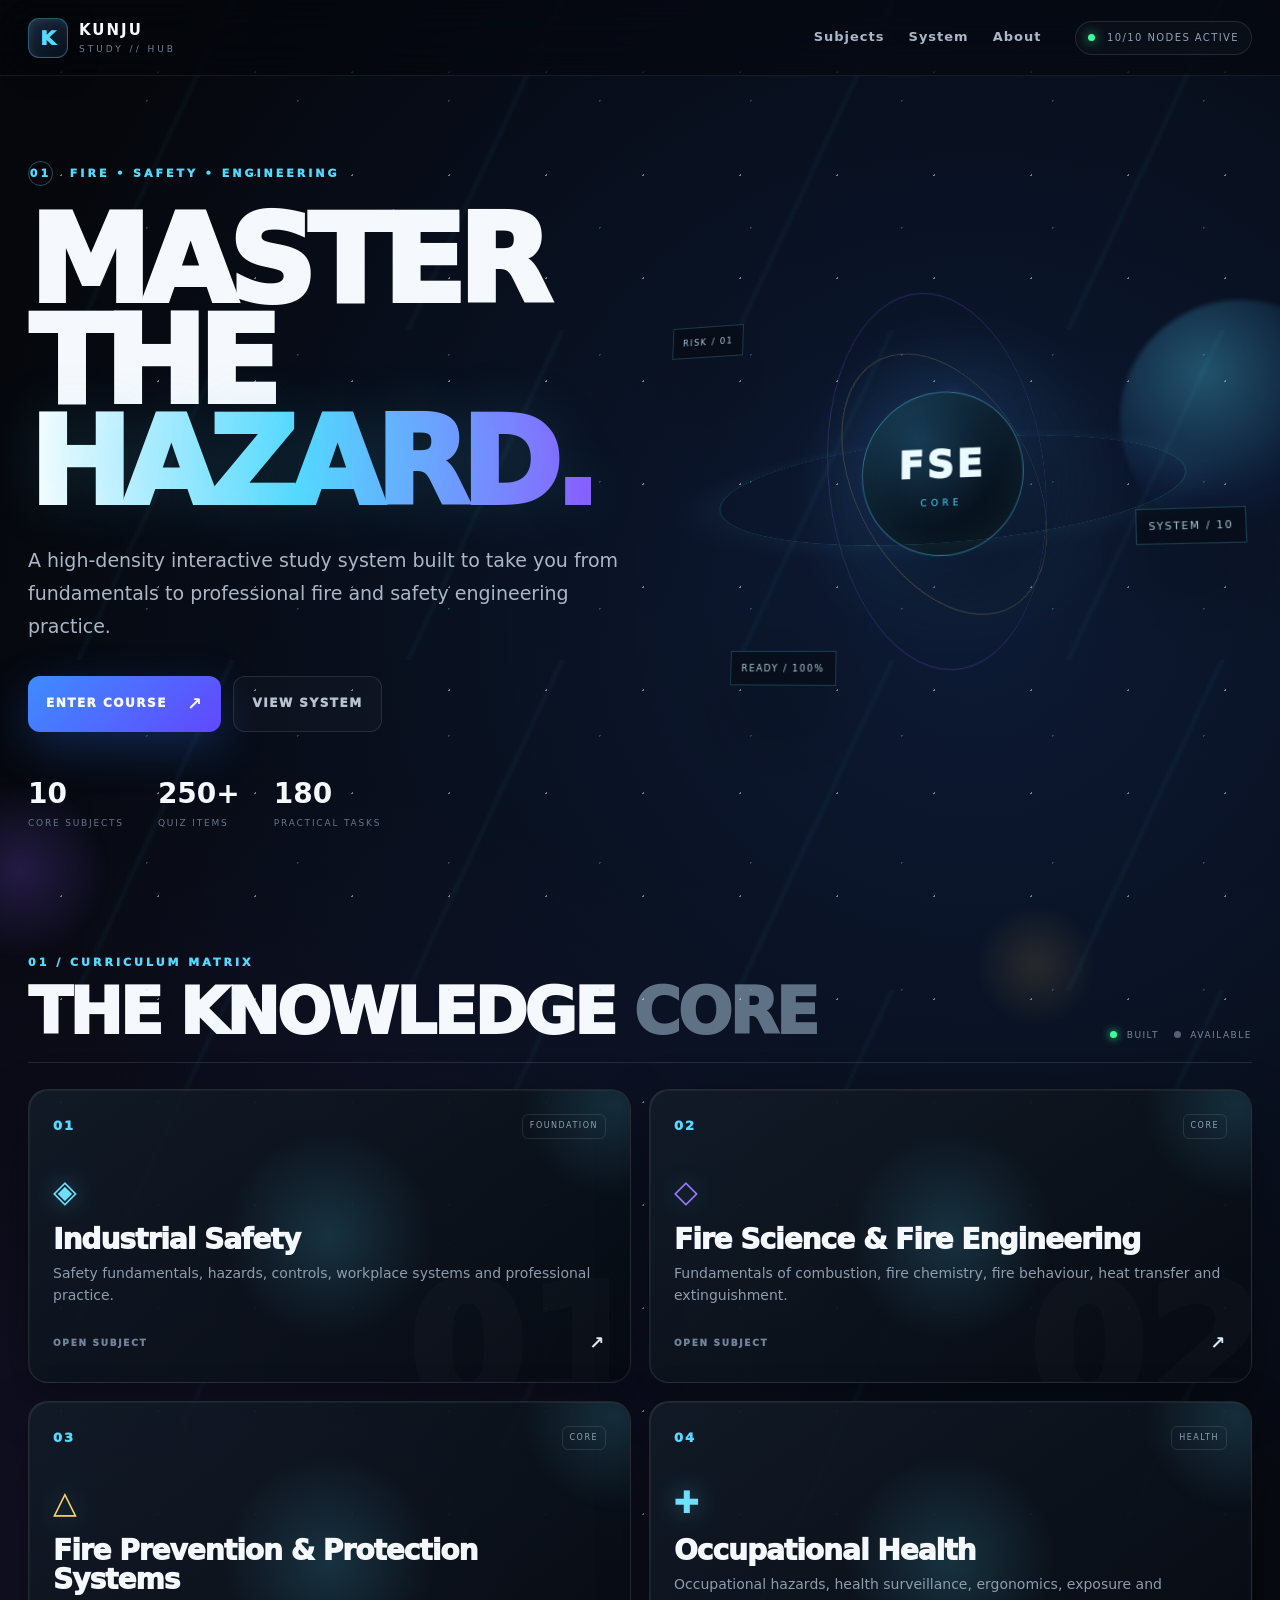
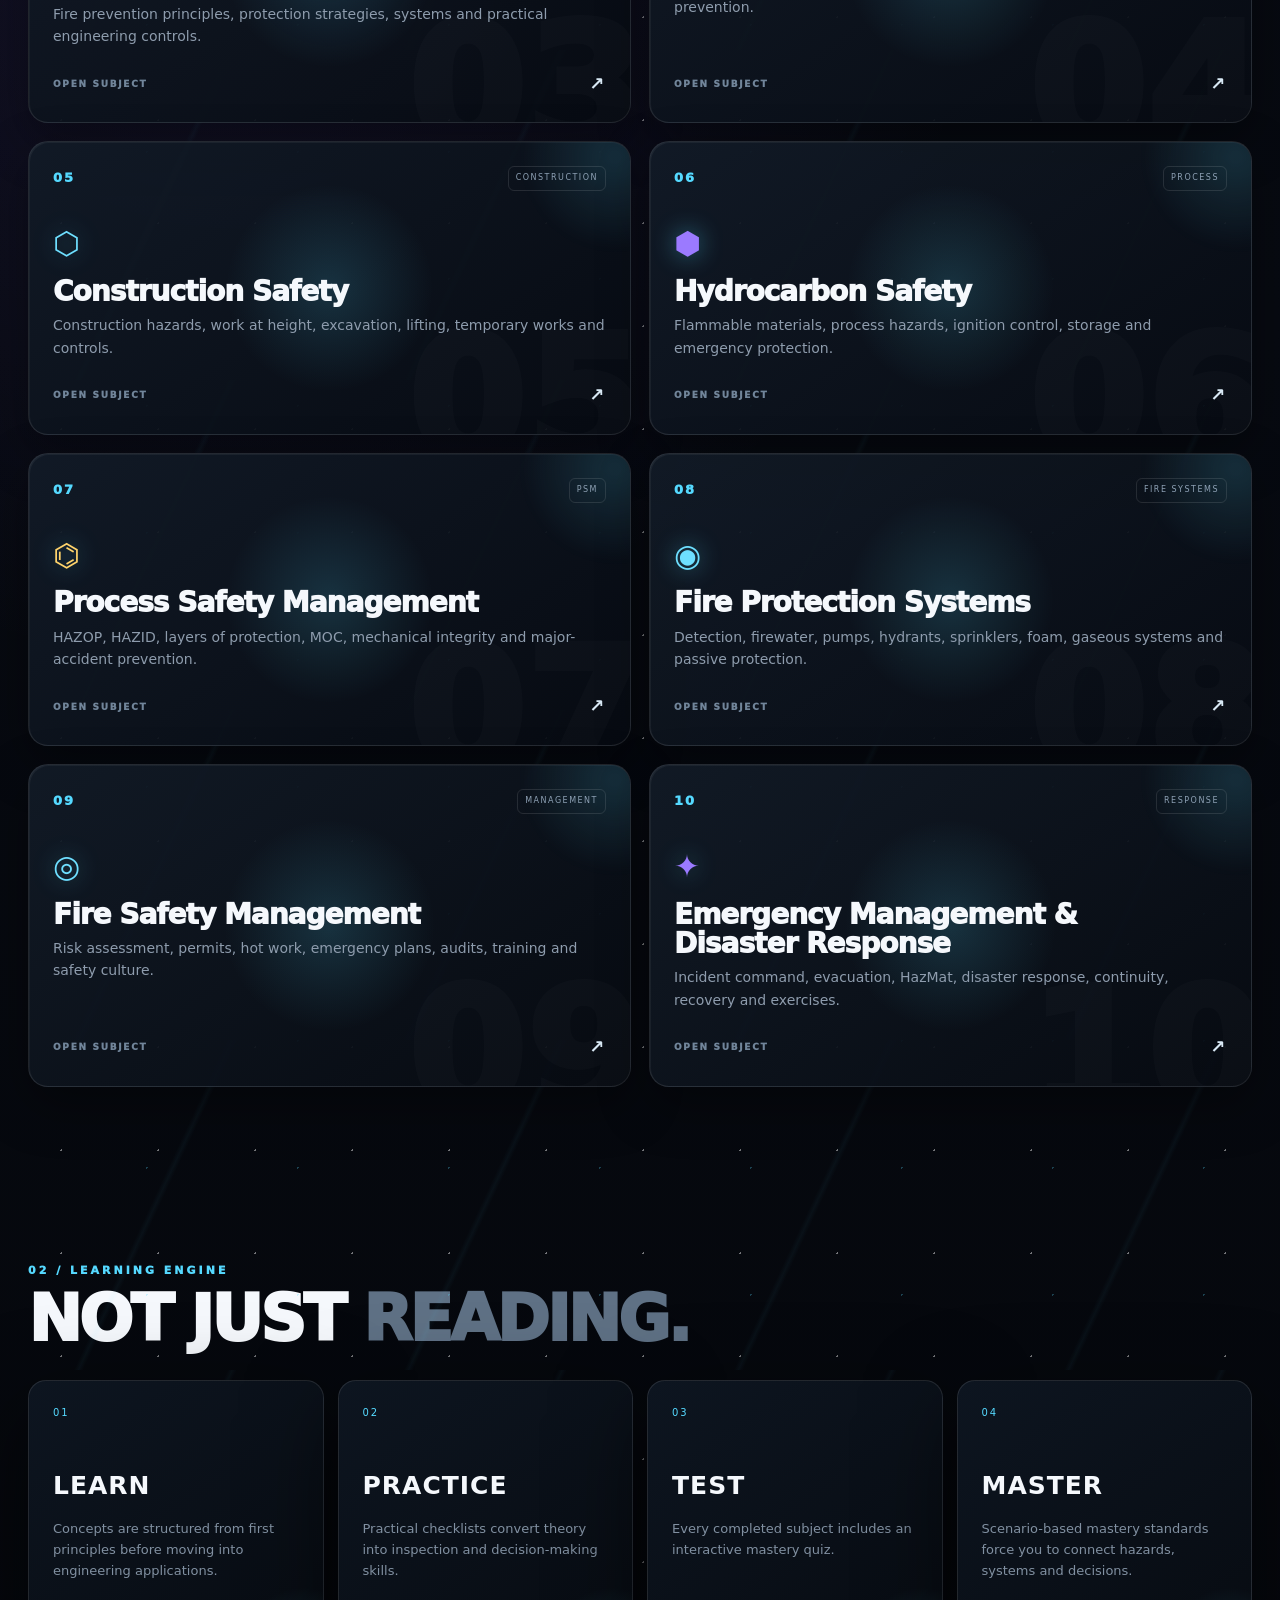
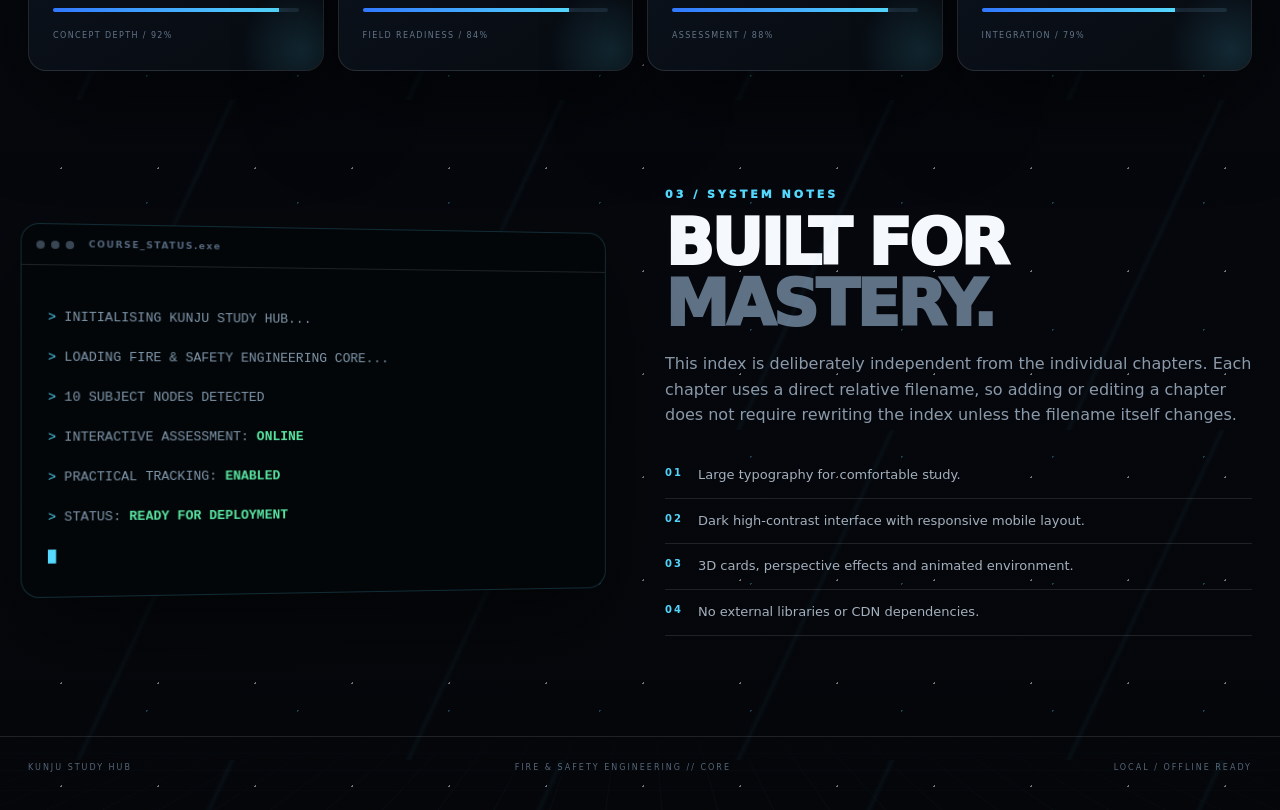
==== commit 314491a6: "Add files via upload" ====
--- a/index.html
+++ b/index.html
@@ -93,19 +93,19 @@
         <div class="card-bottom"><span>OPEN SUBJECT</span><b>↗</b></div>
       </a>
 
-      <div class="subject-card tilt locked" data-num="02">
-        <div class="card-top"><span class="num">02</span><span class="tag">CORE</span></div>
-        <div class="icon">◇</div><h3>Subject 02</h3>
-        <p>Chapter page reserved for the second curriculum module.</p>
-        <div class="card-bottom"><span>PAGE NOT IN THIS FOLDER</span><b>—</b></div>
-      </div>
-
-      <div class="subject-card tilt locked" data-num="03">
-        <div class="card-top"><span class="num">03</span><span class="tag">CORE</span></div>
-        <div class="icon">△</div><h3>Subject 03</h3>
-        <p>Chapter page reserved for the third curriculum module.</p>
-        <div class="card-bottom"><span>PAGE NOT IN THIS FOLDER</span><b>—</b></div>
-      </div>
+      <a class="subject-card tilt" href="subject-02-fire-science.html" data-num="02">
+        <div class="card-glow"></div><div class="card-top"><span class="num">02</span><span class="tag">CORE</span></div>
+        <div class="icon">◇</div><h3>Fire Science & Fire Engineering</h3>
+        <p>Fundamentals of combustion, fire chemistry, fire behaviour, heat transfer and extinguishment.</p>
+        <div class="card-bottom"><span>OPEN SUBJECT</span><b>↗</b></div>
+      </a>
+
+      <a class="subject-card tilt" href="subject-03-fire-protection-systems.html" data-num="03">
+        <div class="card-glow"></div><div class="card-top"><span class="num">03</span><span class="tag">CORE</span></div>
+        <div class="icon">△</div><h3>Fire Prevention & Protection Systems</h3>
+        <p>Fire prevention principles, protection strategies, systems and practical engineering controls.</p>
+        <div class="card-bottom"><span>OPEN SUBJECT</span><b>↗</b></div>
+      </a>
 
       <a class="subject-card tilt" href="subject-04-occupational-health.html" data-num="04">
         <div class="card-glow"></div><div class="card-top"><span class="num">04</span><span class="tag">HEALTH</span></div>
